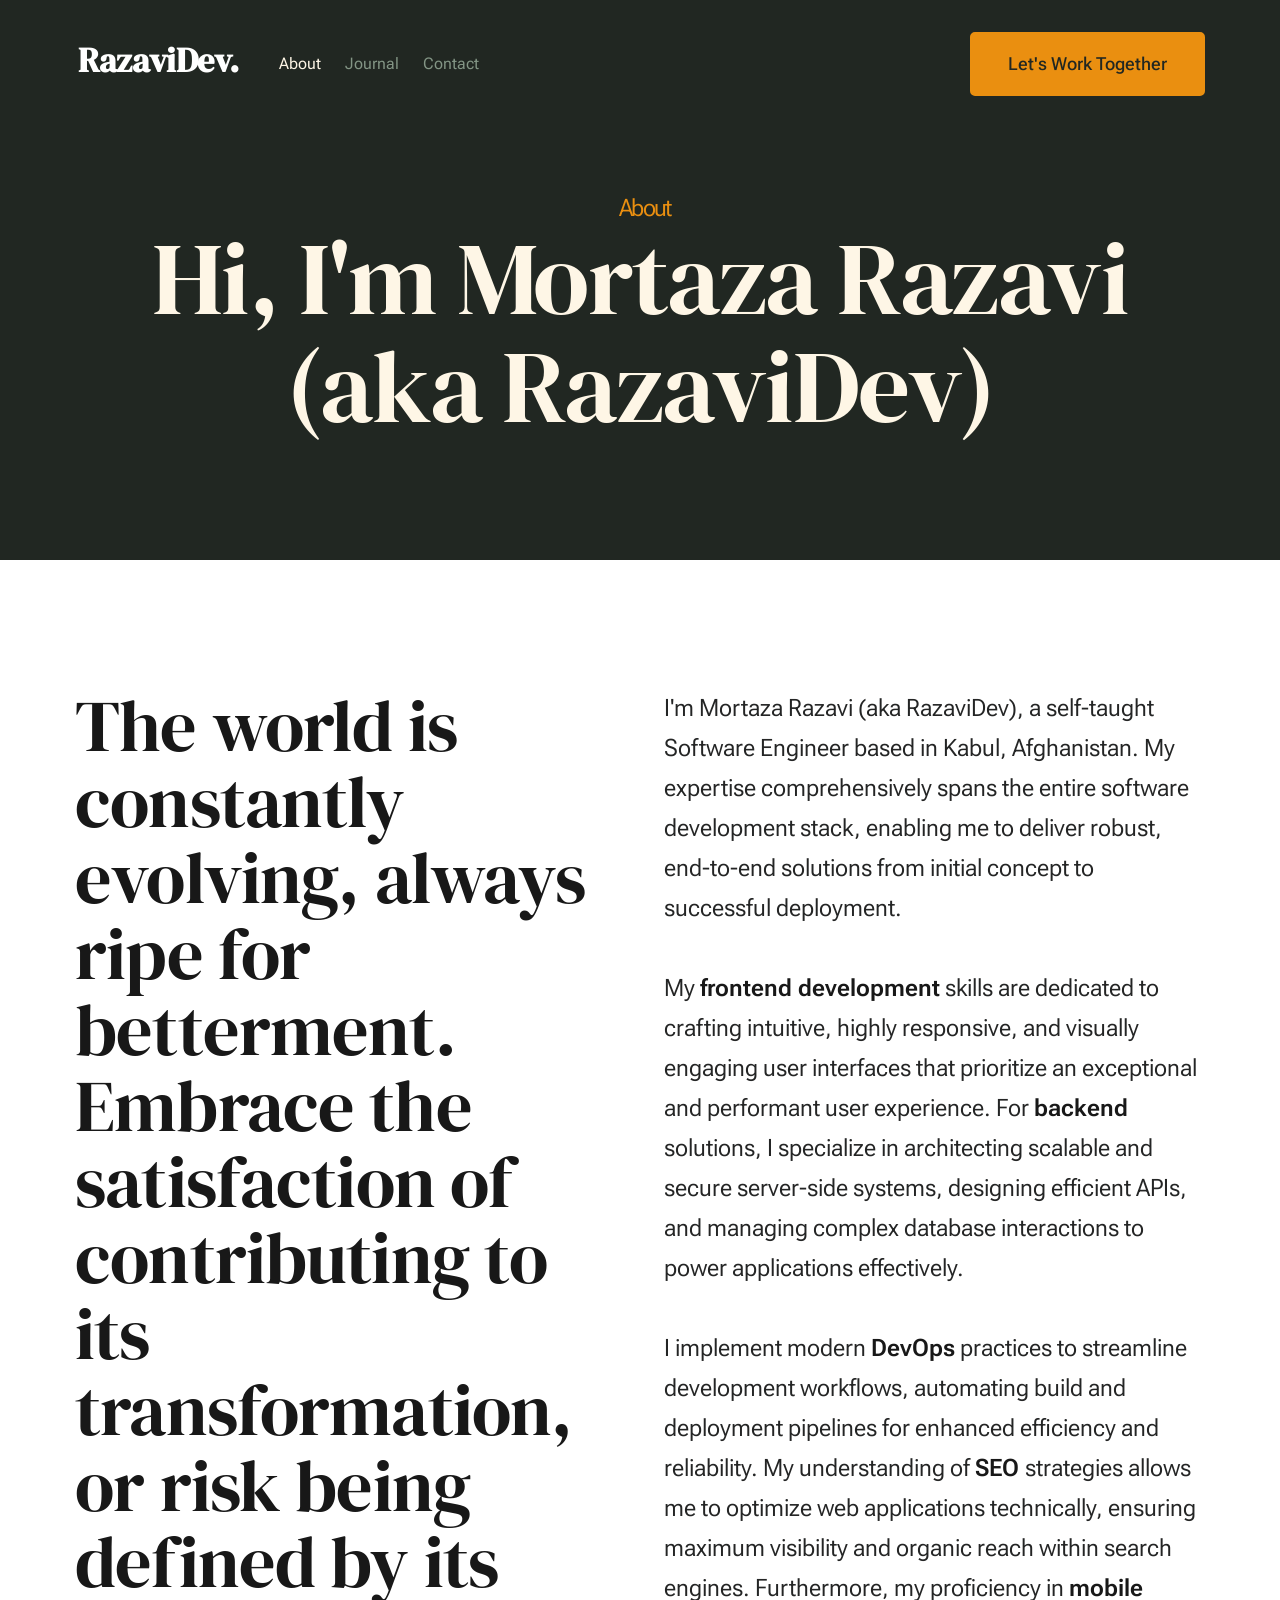
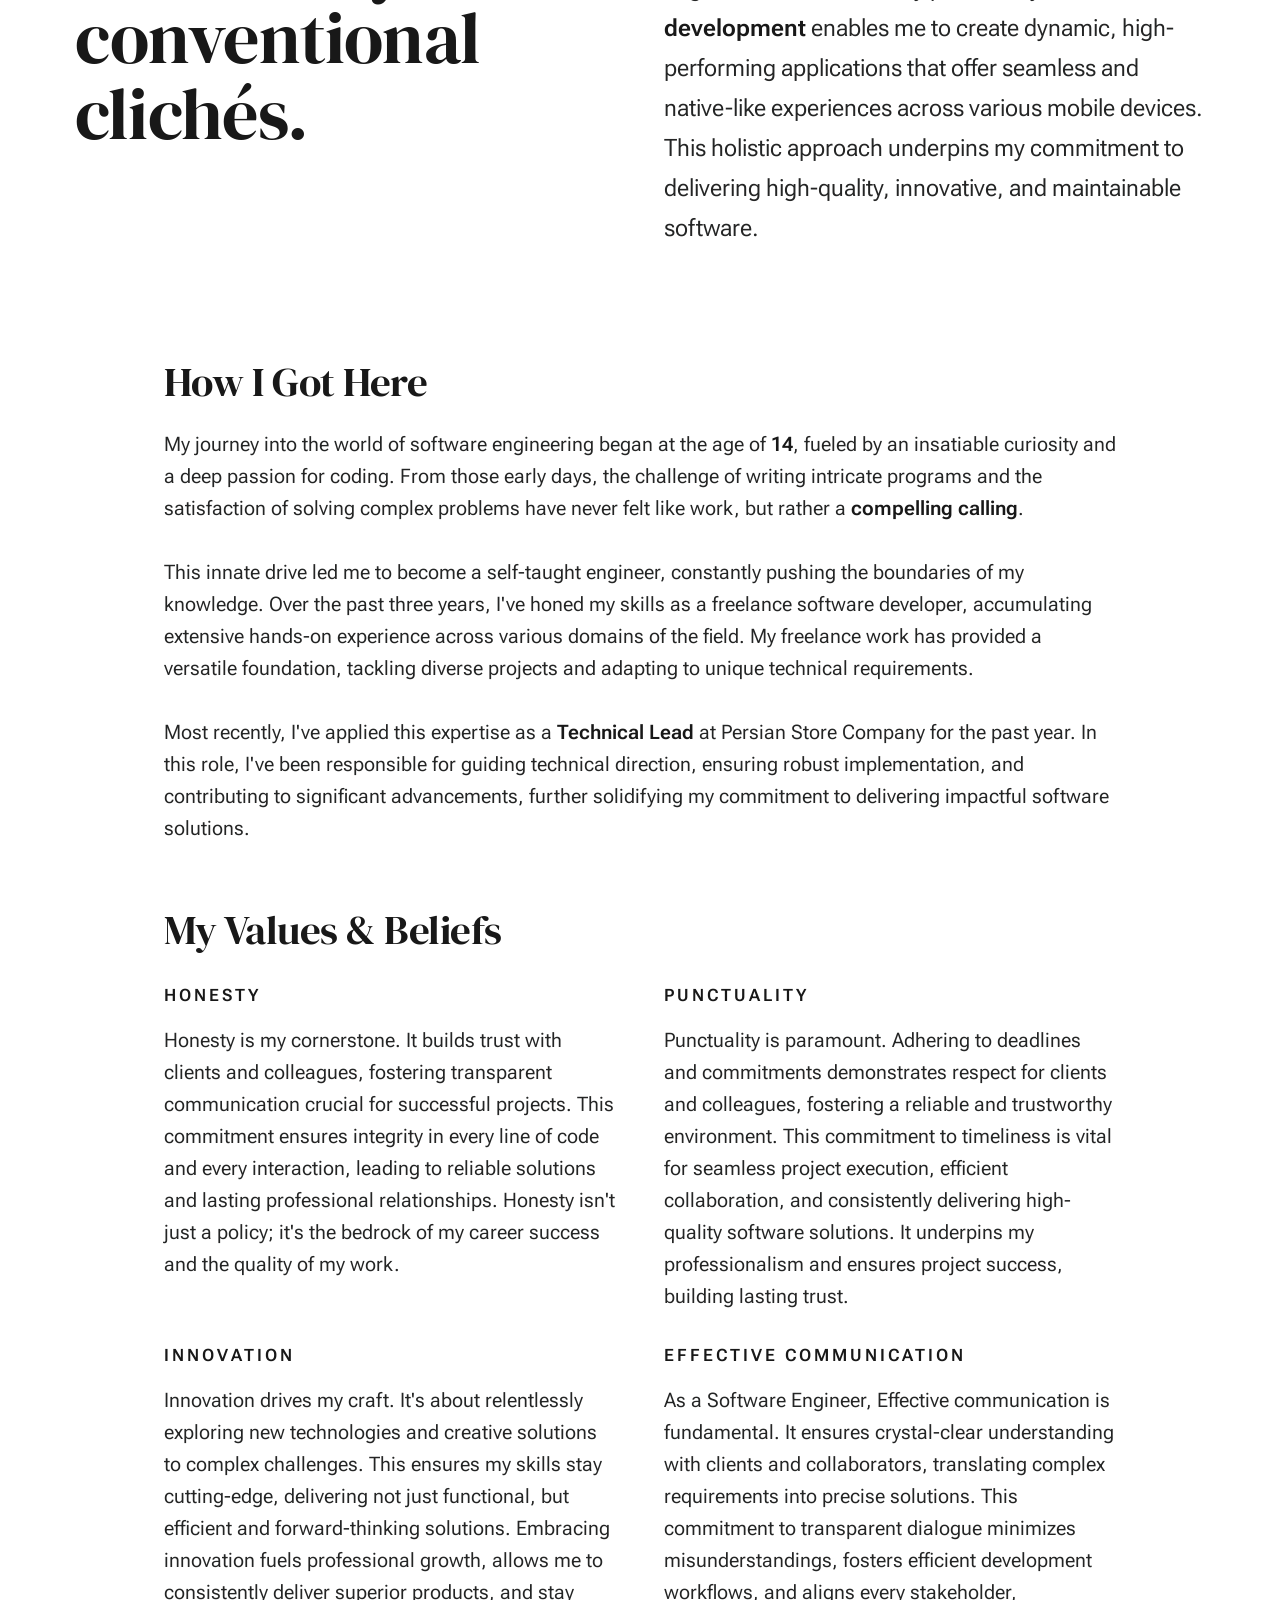
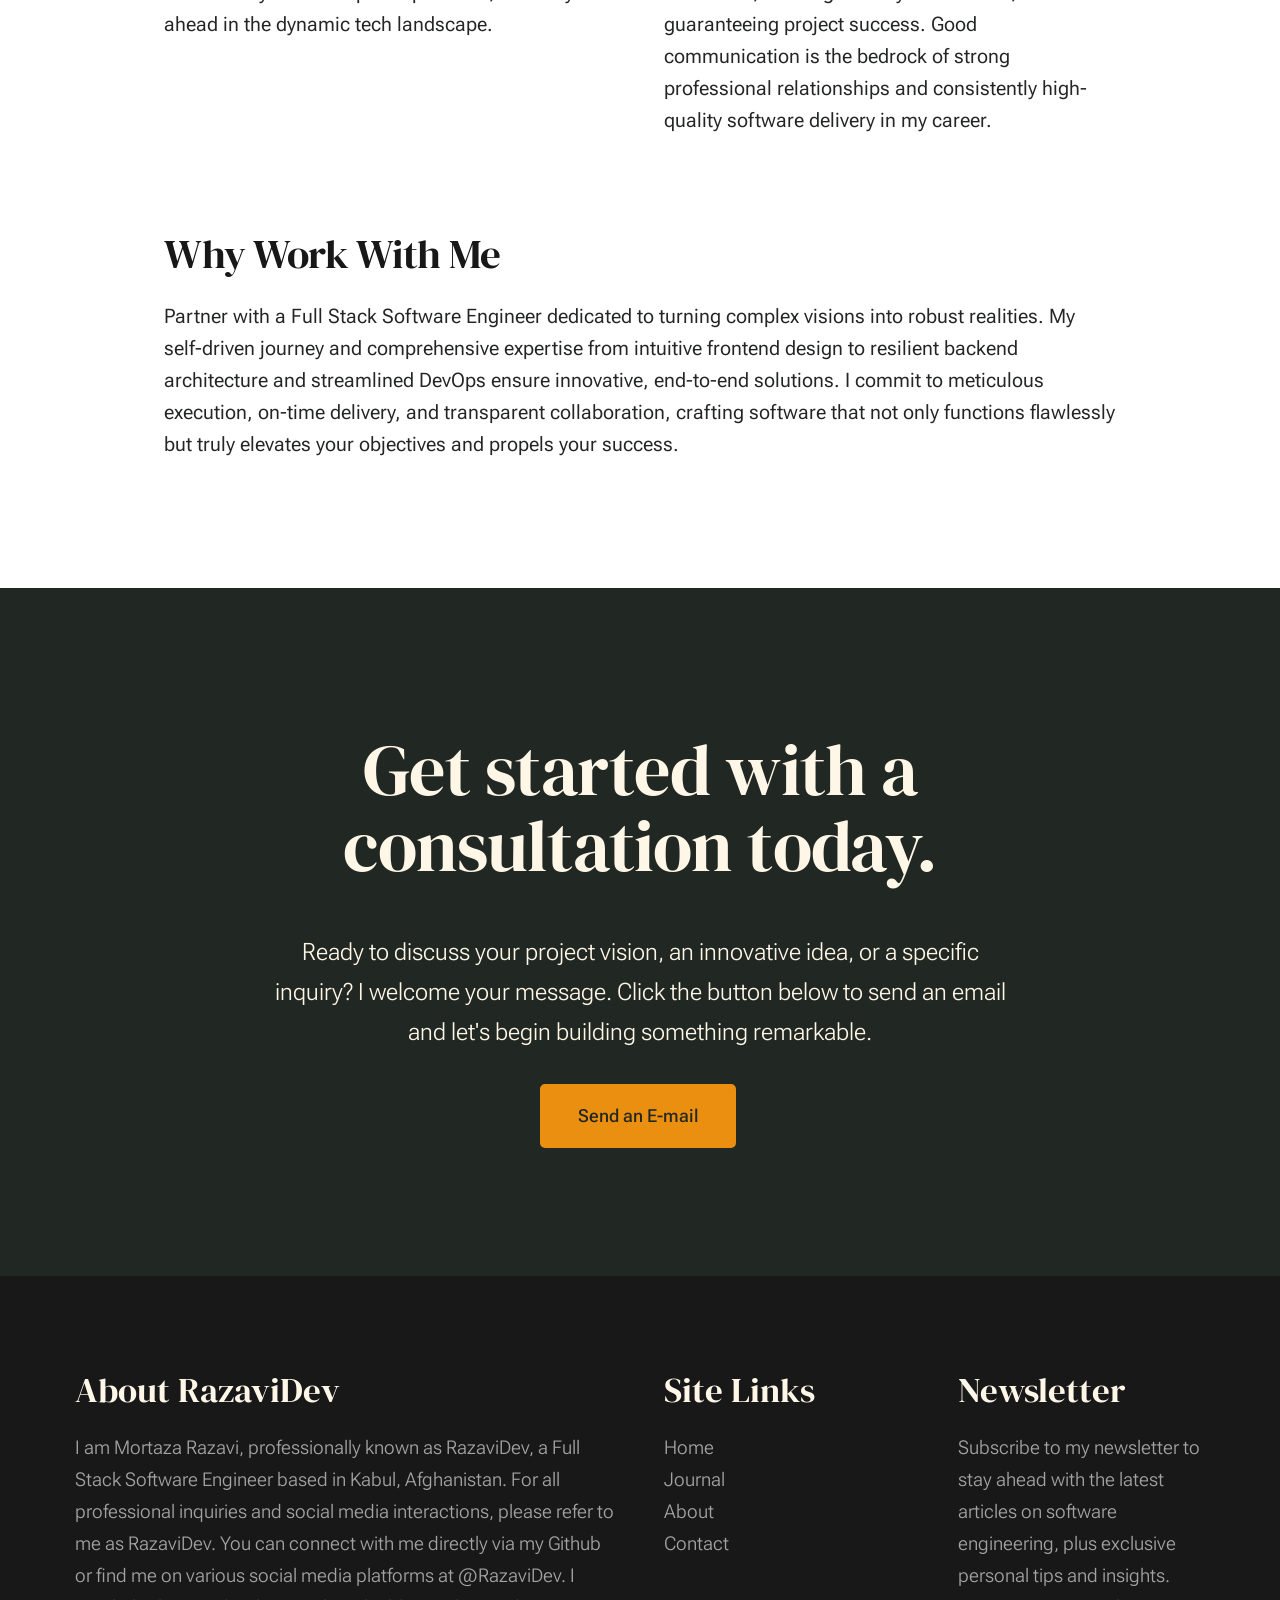
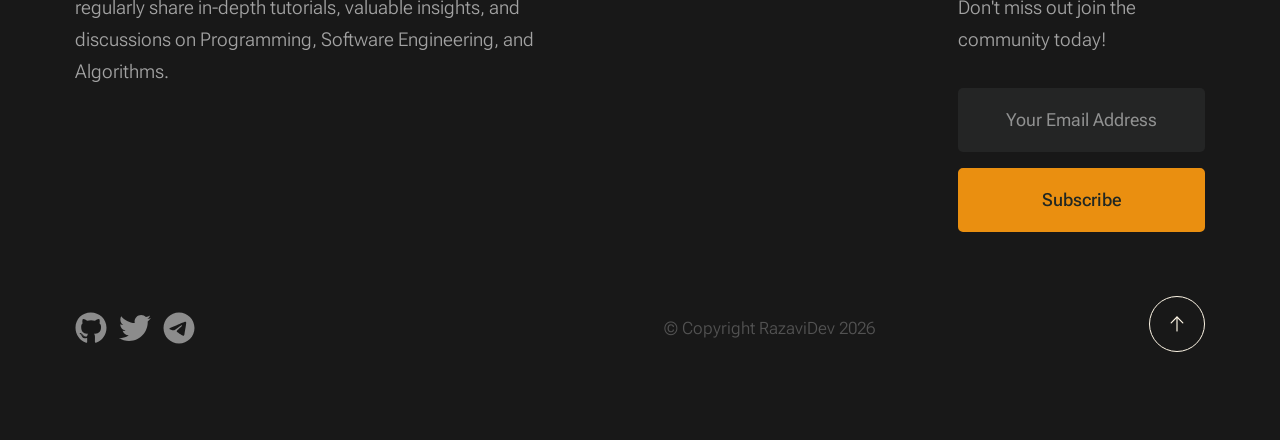
==== about.html @ 2c8953bf "website complete." ====
<!DOCTYPE html>
<html lang="en" class="no-js">

<head>

    <!--- basic page needs
    ================================================== -->
    <meta charset="utf-8">
    <meta name="viewport" content="width=device-width, initial-scale=1">
    <title>RazaviDev | About</title>

    <script>
        document.documentElement.classList.remove('no-js');
        document.documentElement.classList.add('js');

        // document.designMode = "on"
    </script>

    <!-- CSS
    ================================================== -->
    <link rel="stylesheet" href="css/vendor.css">
    <link rel="stylesheet" href="css/styles.css">

    <!-- favicons
    ================================================== -->
    <link rel="apple-touch-icon" sizes="180x180" href="favicon.png">
    <link rel="icon" type="image/png" sizes="32x32" href="favicon.png">
    <link rel="icon" type="image/png" sizes="16x16" href="favicon.png">
    <link rel="manifest" href="site.webmanifest">

</head>


<body id="top">


    <!-- preloader
    ================================================== -->
    <div id="preloader">
        <div id="loader" class="dots-fade">
            <div></div>
            <div></div>
            <div></div>
        </div>
    </div>


    <!-- page wrap
    ================================================== -->
    <div id="page" class="s-pagewrap">


        <!-- # site header 
        ================================================== -->
        <header class="s-header">

            <div class="row s-header__inner width-sixteen-col">

                <div class="s-header__block">
                    <div class="s-header__logo">
                        <a class="logo" href="index.html">
                            <!-- <img src="images/logo.svg" alt="Homepage"> -->
                            <h2>
                                RazaviDev.</h2>
                        </a>
                    </div>

                    <a class="s-header__menu-toggle" href="#0"><span>Menu</span></a>
                </div> <!-- end s-header__block -->

                <nav class="s-header__nav">

                    <ul class="s-header__menu-links">
                        <li class="current"><a href="about.html">About</a></li>
                        <!-- <li><a href="services.html">Services</a></li> -->
                        <li><a href="blog.html">Journal</a></li>
                        <li><a href="contact.html">Contact</a></li>
                    </ul> <!-- s-header__menu-links -->

                    <div class="s-header__contact">
                        <a href="contact.html" class="btn btn--primary s-header__contact-btn">Let's Work Together</a>
                    </div> <!-- s-header__contact -->

                </nav> <!-- end s-header__nav -->

            </div> <!-- end s-header__inner -->

        </header> <!-- end s-header -->


        <!-- # site main content
        ================================================== -->
        <section id="content" class="s-content">

            <section class="s-pageheader pageheader">
                <div class="row">
                    <div class="column xl-12">
                        <h1 class="page-title">
                            <span class="page-title__small-type text-pretitle">About</span>
                            Hi, I'm Mortaza Razavi <br> (aka RazaviDev)
                        </h1>

                    </div>
                </div>
            </section> <!-- end pageheader -->

            <section class="s-pagecontent pagecontent">

                <div class="row pageintro">
                    <div class="column xl-6 lg-12">
                        <h2 class="text-display-title">The world is constantly evolving, always ripe for betterment.
                            Embrace the satisfaction of contributing to its transformation, or risk being defined by its
                            conventional clichés.</h2>
                    </div>
                    <div class="column xl-6 lg-12 u-flexitem-x-right">
                        <p class="lead">I'm Mortaza Razavi (aka RazaviDev), a self-taught Software Engineer based in
                            Kabul, Afghanistan. My expertise comprehensively spans the entire software development
                            stack, enabling me to deliver robust, end-to-end solutions from initial concept to
                            successful deployment. <br><br>

                            My <b>frontend development</b> skills are dedicated to crafting intuitive, highly
                            responsive, and
                            visually engaging user interfaces that prioritize an exceptional and performant user
                            experience. For <b>backend</b> solutions, I specialize in architecting scalable and secure
                            server-side systems, designing efficient APIs, and managing complex database interactions to
                            power applications effectively. <br><br>

                            I implement modern <b>DevOps</b> practices to streamline development workflows, automating
                            build
                            and deployment pipelines for enhanced efficiency and reliability. My understanding of <b>SEO
                            </b>
                            strategies allows me to optimize web applications technically, ensuring maximum visibility
                            and organic reach within search engines. Furthermore, my proficiency in <b>mobile
                                development</b>
                            enables me to create dynamic, high-performing applications that offer seamless and
                            native-like experiences across various mobile devices. This holistic approach underpins my
                            commitment to delivering high-quality, innovative, and maintainable software.</p>
                    </div>
                </div> <!-- end pageintro -->

                <!-- <div class="row pagemedia">
                    <d class="column xl-12">
                        <figure class="page-media">
                            <img src="images/thumbs/about/about-1200.jpg" srcset="images/thumbs/about/about-2400.jpg 2400w, 
                                             images/thumbs/about/about-1200.jpg 1200w, 
                                             images/thumbs/about/about-600.jpg 600w"
                                sizes="(max-width: 2400px) 100vw, 2400px" alt="">
                        </figure>
                    </d>
                </div> -->

                <div class="row width-narrower pagemain">
                    <div class="column xl-12">

                        <h2>How I Got Here</h2>
                        <p>
                            My journey into the world of software engineering began at the age of <b>14</b>, fueled by
                            an
                            insatiable curiosity and a deep passion for coding. From those early days, the challenge of
                            writing intricate programs and the satisfaction of solving complex problems have never felt
                            like work, but rather a <b>compelling calling</b>. <br><br>

                            This innate drive led me to become a self-taught engineer, constantly pushing the boundaries
                            of my knowledge. Over the past three years, I've honed my skills as a freelance software
                            developer, accumulating extensive hands-on experience across various domains of the field.
                            My freelance work has provided a versatile foundation, tackling diverse projects and
                            adapting to unique technical requirements. <br><br>

                            Most recently, I've applied this expertise as a <b>Technical Lead</b> at Persian Store
                            Company for
                            the past year. In this role, I've been responsible for guiding technical direction, ensuring
                            robust implementation, and contributing to significant advancements, further solidifying my
                            commitment to delivering impactful software solutions.
                        </p>

                        <h2 class="u-add-bottom">My Values & Beliefs</h2>

                        <div class="grid-list-items list-items">
                            <div class="grid-list-items__item list-items__item u-remove-bottom">
                                <div class="list-items__item-header">
                                    <h6 class="list-items__item-small-title">Honesty</h6>
                                </div>
                                <p>
                                    Honesty is my cornerstone. It builds trust with
                                    clients and colleagues, fostering transparent communication crucial for successful
                                    projects. This commitment ensures integrity in every line of code and every
                                    interaction, leading to reliable solutions and lasting professional relationships.
                                    Honesty isn't just a policy; it's the bedrock of my career success and the quality
                                    of my work.
                                </p>
                            </div>
                            <div class="grid-list-items__item list-items__item u-remove-bottom">
                                <div class="list-items__item-header">
                                    <h6 class="list-items__item-small-title">punctuality</h6>
                                </div>
                                <p>
                                    Punctuality is paramount. Adhering to deadlines and commitments demonstrates respect
                                    for clients and colleagues, fostering a reliable and trustworthy environment. This
                                    commitment to timeliness is vital for seamless project execution, efficient
                                    collaboration, and consistently delivering high-quality software solutions. It
                                    underpins my professionalism and ensures project success, building lasting trust.
                                </p>
                            </div>
                            <div class="grid-list-items__item list-items__item u-remove-bottom">
                                <div class="list-items__item-header">
                                    <h6 class="list-items__item-small-title">innovation</h6>
                                </div>
                                <p>
                                    Innovation drives my craft. It's about relentlessly exploring new technologies and
                                    creative solutions to complex challenges. This ensures my skills stay cutting-edge,
                                    delivering not just functional, but efficient and forward-thinking solutions.
                                    Embracing innovation fuels professional growth, allows me to consistently deliver
                                    superior products, and stay ahead in the dynamic tech landscape.
                                </p>
                            </div>
                            <div class="grid-list-items__item list-items__item u-remove-bottom">
                                <div class="list-items__item-header">
                                    <h6 class="list-items__item-small-title">Effective communication</h6>
                                </div>
                                <p>
                                    As a Software Engineer, Effective communication is fundamental. It ensures
                                    crystal-clear understanding with
                                    clients and collaborators, translating complex requirements into precise solutions.
                                    This commitment to transparent dialogue minimizes misunderstandings, fosters
                                    efficient development workflows, and aligns every stakeholder, guaranteeing project
                                    success. Good communication is the bedrock of strong professional relationships and
                                    consistently high-quality software delivery in my career.
                                </p>
                            </div>
                        </div> <!--grid-list-items -->

                        <h2>Why Work With Me</h2>
                        <p>
                            Partner with a Full Stack Software Engineer dedicated to turning complex visions into robust
                            realities. My self-driven journey and comprehensive expertise from intuitive frontend design
                            to resilient backend architecture and streamlined DevOps ensure innovative, end-to-end
                            solutions. I commit to meticulous execution, on-time delivery, and transparent
                            collaboration, crafting software that not only functions flawlessly but truly elevates your
                            objectives and propels your success.
                        </p>

                        <!-- <h2>A Few More Words About Myself</h2>
                        <p>
                            Lorem ipsum dolor sit amet consectetur adipisicing elit. Et assumenda debitis aut quidem ad
                            voluptates quibusdam soluta temporibus,
                            eveniet nobis tempore sunt, provident sapiente accusamus dignissimos voluptatum fugiat nulla
                            dicta nihil molestiae aspernatur error in.
                            Ut quo porro voluptatum delectus asperiores culpa non cum facere minima nesciunt assumenda,
                            praesentium reprehenderit accusamus, quam
                            repellat nobis nemo? Ut magnam unde culpa pariatur possimus sunt fugiat ea maxime
                            praesentium eaque quo odio sed eligendi harum dolor,
                            repellendus reprehenderit facere nihil quam. Saepe, magni.
                        </p> -->

                    </div> <!-- end grid-block-->
                </div> <!-- end pagemain -->

            </section> <!-- pagecontent -->

            <!-- <section class="s-testimonials">

                <div class="s-testimonials__header row row-x-center text-center">
                    <div class="column xl-8 lg-12">

                        <p class="text-pretitle">
                            Testimonials
                        </p>
                        <h3>
                            Reviews From Real Clients
                        </h3>

                    </div>
                </div> 

                <div class="row s-testimonials__content">
                    <div class="column xl-12 testimonials">

                        <div class="swiper-container testimonials__slider page-slider">

                            <div class="swiper-wrapper">
                                <div class="testimonials__slide swiper-slide">
                                    <p>
                                        Molestiae incidunt consequatur quis ipsa autem nam sit enim magni. Voluptas
                                        tempore rem.
                                        Explicabo a quaerat sint autem dolore ducimus ut consequatur neque. Nisi dolores
                                        quaerat fuga rem nihil nostrum.
                                        Laudantium quia consequatur molestias.
                                    </p>
                                    <div class="testimonials__author">
                                        <img src="images/avatars/user-01.jpg" alt="Author image"
                                            class="testimonials__avatar">
                                        <cite class="testimonials__cite">
                                            <strong>John Rockefeller</strong>
                                            <span>Standard Oil Co.</span>
                                        </cite>
                                    </div>
                                </div>
                                <div class="testimonials__slide swiper-slide">
                                    <p>
                                        Voluptas tempore rem. Molestiae incidunt consequatur quis ipsa autem nam sit
                                        enim magni.
                                        Explicabo a quaerat sint autem dolore ducimus ut consequatur neque. Nisi dolores
                                        quaerat fuga rem nihil nostrum.
                                        Laudantium quia consequatur molestias.
                                    </p>
                                    <div class="testimonials__author">
                                        <img src="images/avatars/user-04.jpg" alt="Author image"
                                            class="testimonials__avatar">
                                        <cite class="testimonials__cite">
                                            <strong>Andrew Carnegie</strong>
                                            <span>Carnegie Steel Co.</span>
                                        </cite>
                                    </div>
                                </div>
                                <div class="testimonials__slide swiper-slide">
                                    <p>
                                        Nisi dolores quaerat fuga rem nihil nostrum. Molestiae incidunt consequatur quis
                                        ipsa autem nam sit enim magni.
                                        Voluptas tempore rem. Explicabo a quaerat sint autem dolore ducimus ut
                                        consequatur neque.
                                        Laudantium quia consequatur molestias.
                                    </p>
                                    <div class="testimonials__author">
                                        <img src="images/avatars/user-06.jpg" alt="Author image"
                                            class="testimonials__avatar">
                                        <cite class="testimonials__cite">
                                            <strong>Henry Ford</strong>
                                            <span>Ford Motor Co.</span>
                                        </cite>
                                    </div>
                                </div>
                                <div class="testimonials__slide swiper-slide">
                                    <p>
                                        Molestiae incidunt consequatur quis ipsa autem nam sit enim magni. Voluptas
                                        tempore rem.
                                        Explicabo a quaerat sint autem dolore ducimus ut consequatur neque. Nisi dolores
                                        quaerat fuga rem nihil nostrum.
                                        Laudantium quia consequatur molestias.
                                    </p>
                                    <div class="testimonials__author">
                                        <img src="images/avatars/user-02.jpg" alt="Author image"
                                            class="testimonials__avatar">
                                        <cite class="testimonials__cite">
                                            <strong>John Morgan</strong>
                                            <span>JP Morgan & Co.</span>
                                        </cite>
                                    </div>
                                </div>
                            </div> 

                            <div class="swiper-pagination"></div>

                        </div> 

                    </div> 
                </div> 

            </section>  -->

        </section> <!-- s-content-->

        <!-- # cta
        ================================================== -->
        <section id="cta" class="s-cta">

            <div class="row row-x-center text-center">
                <div class="column xl-8 lg-12">

                    <div class="s-cta__content">
                        <h2 class="text-display-title">
                            Get started with a consultation today.
                        </h2>
                        <p class="lead">
                            Ready to discuss your project vision, an innovative idea, or a specific inquiry? I welcome
                            your message. Click the button below to send an email and let's begin building something
                            remarkable.
                        </p>
                        <a href="mailto:m.razavi.dev@gmail.com" class="btn btn--primary">Send an E-mail</a>

                    </div>

                </div>
            </div>

        </section> <!-- end s-cta -->


        <!-- # footer 
        ================================================== -->
        <footer class="s-footer">
            <div class="row s-footer__content">
                <div class="column xl-6 lg-6 md-12 s-footer__block s-footer__about">
                    <h3>About RazaviDev</h3>
                    <p>
                        I am Mortaza Razavi, professionally known as RazaviDev, a Full Stack Software Engineer based in
                        Kabul, Afghanistan. For all professional inquiries and social media interactions, please refer
                        to me as RazaviDev. You can connect with me directly via my Github or find me on various social
                        media platforms at @RazaviDev. I regularly share
                        in-depth tutorials, valuable insights, and discussions on Programming, Software Engineering, and
                        Algorithms.
                    </p>
                </div>
                <div class="column xl-3 lg-6 md-12 s-footer__block s-footer__site-links">
                    <h3>Site Links</h3>
                    <ul class="link-list">
                        <li><a href="index.html">Home</a></li>
                        <li><a href="blog.html">Journal</a></li>
                        <li><a href="about.html">About</a></li>
                        <li><a href="contact.html">Contact</a></li>
                        <!-- <li><a href="https://www.dreamhost.com/r.cgi?287326">DreamHost</a></li> -->
                    </ul>
                </div>
                <div class="column xl-3 lg-6 md-12 tab-12 s-footer__block s-footer__newsletter">
                    <h3>Newsletter</h3>
                    <p>
                        Subscribe to my newsletter to stay ahead with the latest articles on software engineering, plus
                        exclusive personal tips and insights. Don't miss out join the community today!
                    </p>

                    <div class="subscribe-form">
                        <form id="mc-form" class="mc-form" novalidate="true">
                            <input type="email" name="EMAIL" id="mce-EMAIL" class="u-fullwidth text-center"
                                placeholder="Your Email Address"
                                title="The domain portion of the email address is invalid (the portion after the @)."
                                pattern="^([^\x00-\x20\x22\x28\x29\x2c\x2e\x3a-\x3c\x3e\x40\x5b-\x5d\x7f-\xff]+|\x22([^\x0d\x22\x5c\x80-\xff]|\x5c[\x00-\x7f])*\x22)(\x2e([^\x00-\x20\x22\x28\x29\x2c\x2e\x3a-\x3c\x3e\x40\x5b-\x5d\x7f-\xff]+|\x22([^\x0d\x22\x5c\x80-\xff]|\x5c[\x00-\x7f])*\x22))*\x40([^\x00-\x20\x22\x28\x29\x2c\x2e\x3a-\x3c\x3e\x40\x5b-\x5d\x7f-\xff]+|\x5b([^\x0d\x5b-\x5d\x80-\xff]|\x5c[\x00-\x7f])*\x5d)(\x2e([^\x00-\x20\x22\x28\x29\x2c\x2e\x3a-\x3c\x3e\x40\x5b-\x5d\x7f-\xff]+|\x5b([^\x0d\x5b-\x5d\x80-\xff]|\x5c[\x00-\x7f])*\x5d))*(\.\w{2,})+$"
                                required="">
                            <input type="submit" name="subscribe" value="Subscribe"
                                class="btn btn--primary btn--small u-fullwidth">
                            <!-- <div style="position: absolute; left: -5000px;" aria-hidden="true"><input type="text" name="b_cdb7b577e41181934ed6a6a44_9a91cfe7b3" tabindex="-1" value=""></div> -->
                            <div class="mc-status"></div>
                        </form>
                    </div>
                </div>
            </div>

            <div class="row s-footer__bottom">
                <div class="column xl-6 lg-12">
                    <ul class="s-footer__social social-list">
                        <li>
                            <a href="https://github.com/razavidev">
                                <svg xmlns="http://www.w3.org/2000/svg"
                                    viewBox="0 0 496 512"><!--! Font Awesome Free 6.4.2 by @fontawesome - https://fontawesome.com License - https://fontawesome.com/license/free (Icons: CC BY 4.0, Fonts: SIL OFL 1.1, Code: MIT License) Copyright 2023 Fonticons, Inc. -->
                                    <path
                                        d="M165.9 397.4c0 2-2.3 3.6-5.2 3.6-3.3.3-5.6-1.3-5.6-3.6 0-2 2.3-3.6 5.2-3.6 3-.3 5.6 1.3 5.6 3.6zm-31.1-4.5c-.7 2 1.3 4.3 4.3 4.9 2.6 1 5.6 0 6.2-2s-1.3-4.3-4.3-5.2c-2.6-.7-5.5.3-6.2 2.3zm44.2-1.7c-2.9.7-4.9 2.6-4.6 4.9.3 2 2.9 3.3 5.9 2.6 2.9-.7 4.9-2.6 4.6-4.6-.3-1.9-3-3.2-5.9-2.9zM244.8 8C106.1 8 0 113.3 0 252c0 110.9 69.8 205.8 169.5 239.2 12.8 2.3 17.3-5.6 17.3-12.1 0-6.2-.3-40.4-.3-61.4 0 0-70 15-84.7-29.8 0 0-11.4-29.1-27.8-36.6 0 0-22.9-15.7 1.6-15.4 0 0 24.9 2 38.6 25.8 21.9 38.6 58.6 27.5 72.9 20.9 2.3-16 8.8-27.1 16-33.7-55.9-6.2-112.3-14.3-112.3-110.5 0-27.5 7.6-41.3 23.6-58.9-2.6-6.5-11.1-33.3 2.6-67.9 20.9-6.5 69 27 69 27 20-5.6 41.5-8.5 62.8-8.5s42.8 2.9 62.8 8.5c0 0 48.1-33.6 69-27 13.7 34.7 5.2 61.4 2.6 67.9 16 17.7 25.8 31.5 25.8 58.9 0 96.5-58.9 104.2-114.8 110.5 9.2 7.9 17 22.9 17 46.4 0 33.7-.3 75.4-.3 83.6 0 6.5 4.6 14.4 17.3 12.1C428.2 457.8 496 362.9 496 252 496 113.3 383.5 8 244.8 8zM97.2 352.9c-1.3 1-1 3.3.7 5.2 1.6 1.6 3.9 2.3 5.2 1 1.3-1 1-3.3-.7-5.2-1.6-1.6-3.9-2.3-5.2-1zm-10.8-8.1c-.7 1.3.3 2.9 2.3 3.9 1.6 1 3.6.7 4.3-.7.7-1.3-.3-2.9-2.3-3.9-2-.6-3.6-.3-4.3.7zm32.4 35.6c-1.6 1.3-1 4.3 1.3 6.2 2.3 2.3 5.2 2.6 6.5 1 1.3-1.3.7-4.3-1.3-6.2-2.2-2.3-5.2-2.6-6.5-1zm-11.4-14.7c-1.6 1-1.6 3.6 0 5.9 1.6 2.3 4.3 3.3 5.6 2.3 1.6-1.3 1.6-3.9 0-6.2-1.4-2.3-4-3.3-5.6-2z">
                                    </path>
                                </svg>
                                <span class="u-screen-reader-text">Github</span>
                            </a>
                        </li>
                        <li>
                            <a href="https://twitter.com/razavidev">
                                <svg xmlns="http://www.w3.org/2000/svg"
                                    viewBox="0 0 512 512"><!--! Font Awesome Free 6.4.2 by @fontawesome - https://fontawesome.com License - https://fontawesome.com/license/free (Icons: CC BY 4.0, Fonts: SIL OFL 1.1, Code: MIT License) Copyright 2023 Fonticons, Inc. -->
                                    <path
                                        d="M459.37 151.716c.325 4.548.325 9.097.325 13.645 0 138.72-105.583 298.558-298.558 298.558-59.452 0-114.68-17.219-161.137-47.106 8.447.974 16.568 1.299 25.34 1.299 49.055 0 94.213-16.568 130.274-44.832-46.132-.975-84.792-31.188-98.112-72.772 6.498.974 12.995 1.624 19.818 1.624 9.421 0 18.843-1.3 27.614-3.573-48.081-9.747-84.143-51.98-84.143-102.985v-1.299c13.969 7.797 30.214 12.67 47.431 13.319-28.264-18.843-46.781-51.005-46.781-87.391 0-19.492 5.197-37.36 14.294-52.954 51.655 63.675 129.3 105.258 216.365 109.807-1.624-7.797-2.599-15.918-2.599-24.04 0-57.828 46.782-104.934 104.934-104.934 30.213 0 57.502 12.67 76.67 33.137 23.715-4.548 46.456-13.32 66.599-25.34-7.798 24.366-24.366 44.833-46.132 57.827 21.117-2.273 41.584-8.122 60.426-16.243-14.292 20.791-32.161 39.308-52.628 54.253z">
                                    </path>
                                </svg>
                                <span class="u-screen-reader-text">Twitter</span>
                            </a>
                        </li>
                        <li>
                            <a href="https://t.me/razavidev">
                                <svg xmlns="http://www.w3.org/2000/svg"
                                    viewBox="0 0 496 512"><!--! Font Awesome Free 6.4.2 by @fontawesome - https://fontawesome.com License - https://fontawesome.com/license/free (Icons: CC BY 4.0, Fonts: SIL OFL 1.1, Code: MIT License) Copyright 2023 Fonticons, Inc. -->
                                    <path
                                        d="M248,8C111.033,8,0,119.033,0,256S111.033,504,248,504,496,392.967,496,256,384.967,8,248,8ZM362.952,176.66c-3.732,39.215-19.881,134.378-28.1,178.3-3.476,18.584-10.322,24.816-16.948,25.425-14.4,1.326-25.338-9.517-39.287-18.661-21.827-14.308-34.158-23.215-55.346-37.177-24.485-16.135-8.612-25,5.342-39.5,3.652-3.793,67.107-61.51,68.335-66.746.153-.655.3-3.1-1.154-4.384s-3.59-.849-5.135-.5q-3.283.746-104.608,69.142-14.845,10.194-26.894,9.934c-8.855-.191-25.888-5.006-38.551-9.123-15.531-5.048-27.875-7.717-26.8-16.291q.84-6.7,18.45-13.7,108.446-47.248,144.628-62.3c68.872-28.647,83.183-33.623,92.511-33.789,2.052-.034,6.639.474,9.61,2.885a10.452,10.452,0,0,1,3.53,6.716A43.765,43.765,0,0,1,362.952,176.66Z">
                                    </path>
                                </svg>
                                <span class="u-screen-reader-text">Instagram</span>
                            </a>
                        </li>
                    </ul> <!-- end s-footer__social -->
                </div>
                <div class="column xl-6 lg-12">
                    <p class="ss-copyright">
                        <span>© Copyright RazaviDev
                            <script>document.write(new Date().getFullYear())</script>
                        </span>
                    </p>
                </div>

                <div class="ss-go-top">
                    <a class="smoothscroll" title="Back to Top" href="#top">
                        <svg xmlns="http://www.w3.org/2000/svg" viewBox="0 0 24 24" width="36" height="36" fill="none"
                            stroke="#ffffff" stroke-width="1" stroke-linecap="round" stroke-linejoin="round">&lt;!--!
                            Atomicons Free 1.00 by @atisalab License - https://atomicons.com/license/ (Icons: CC BY 4.0)
                            Copyright 2021 Atomicons --&gt;<polyline points="17 11 12 6 7 11"></polyline>
                            <line x1="12" y1="18" x2="12" y2="6"></line>
                        </svg>
                    </a>
                </div> <!-- end ss-go-top -->
            </div>

        </footer> <!-- end s-footer -->

    </div> <!-- end page-wrap -->

    <!-- Java Script
    ================================================== -->
    <script src="js/plugins.js"></script>
    <script src="js/main.js"></script>

</body>

</html>
---- css/vendor.css ----
/* ===================================================================
 * Monica Third-party Stylesheets
 * Template Ver. 1.0.0
 * 12-13-2022
 * -------------------------------------------------------------------
 *
 * TOC:
 * # PrismJS
 * # Swiper
 *
 * ------------------------------------------------------------------- */


/* ===================================================================
 * # PrismJS 1.20.0
 *   https://prismjs.com/download.html#themes=prism-okaidia&languages=markup+css+clike+javascript+markup-templating+php 
 *   
 *   okaidia theme for JavaScript, CSS and HTML
 *   Loosely based on Monokai textmate theme by http://www.monokai.nl/
 *   @author ocodia
 * ------------------------------------------------------------------- */
code[class*=language-],
pre[class*=language-] {
  color          : #f8f8f2;
  background     : none;
  text-shadow    : 0 1px rgba(0, 0, 0, 0.3);
  font-family    : var(--font-mono);
  font-size      : calc(var(--text-size) * 0.9444);
  text-align     : left;
  white-space    : pre;
  word-spacing   : normal;
  word-break     : normal;
  word-wrap      : normal;
  line-height    : var(--vspace-1);
  -moz-tab-size  : 4;
  -o-tab-size    : 4;
  tab-size       : 4;
  -webkit-hyphens: none;
  -ms-hyphens    : none;
  hyphens        : none;
}

/* Code blocks */
pre[class*=language-] {
  padding : var(--vspace-0_5) 0 var(--vspace-1);
  margin  : var(--vspace-1) 0;
  overflow: auto;
}

:not(pre)>code[class*=language-],
pre[class*=language-] {
  background: #272822;
}

/* Inline code */
:not(pre)>code[class*=language-] {
  padding    : 0.1em;
  white-space: normal;
}

.token.comment,
.token.prolog,
.token.doctype,
.token.cdata {
  color: slategray;
}

.token.punctuation {
  color: #f8f8f2;
}

.token.namespace {
  opacity: 0.7;
}

.token.property,
.token.tag,
.token.constant,
.token.symbol,
.token.deleted {
  color: #f92672;
}

.token.boolean,
.token.number {
  color: #ae81ff;
}

.token.selector,
.token.attr-name,
.token.string,
.token.char,
.token.builtin,
.token.inserted {
  color: #a6e22e;
}

.token.operator,
.token.entity,
.token.url,
.language-css .token.string,
.style .token.string,
.token.variable {
  color: #f8f8f2;
}

.token.atrule,
.token.attr-value,
.token.function,
.token.class-name {
  color: #e6db74;
}

.token.keyword {
  color: #66d9ef;
}

.token.regex,
.token.important {
  color: #fd971f;
}

.token.important,
.token.bold {
  font-weight: bold;
}

.token.italic {
  font-style: italic;
}

.token.entity {
  cursor: help;
}



/* ===================================================================
 * # Swiper 6.4.5
 *   Most modern mobile touch slider and framework with hardware accelerated transitions
 *   https://swiperjs.com
 *
 *   Copyright 2014-2020 Vladimir Kharlampidi
 *
 *   Released under the MIT License
 *
 *   Released on: December 18, 2020
 * ------------------------------------------------------------------- */
@font-face {
  font-family: "swiper-icons";
  src        : url("data:application/font-woff;charset=utf-8;base64, [base64]//wADZ2x5ZgAAAywAAADMAAAD2MHtryVoZWFkAAABbAAAADAAAAA2E2+eoWhoZWEAAAGcAAAAHwAAACQC9gDzaG10eAAAAigAAAAZAAAArgJkABFsb2NhAAAC0AAAAFoAAABaFQAUGG1heHAAAAG8AAAAHwAAACAAcABAbmFtZQAAA/gAAAE5AAACXvFdBwlwb3N0AAAFNAAAAGIAAACE5s74hXjaY2BkYGAAYpf5Hu/j+W2+MnAzMYDAzaX6QjD6/4//Bxj5GA8AuRwMYGkAPywL13jaY2BkYGA88P8Agx4j+/8fQDYfA1AEBWgDAIB2BOoAeNpjYGRgYNBh4GdgYgABEMnIABJzYNADCQAACWgAsQB42mNgYfzCOIGBlYGB0YcxjYGBwR1Kf2WQZGhhYGBiYGVmgAFGBiQQkOaawtDAoMBQxXjg/wEGPcYDDA4wNUA2CCgwsAAAO4EL6gAAeNpj2M0gyAACqxgGNWBkZ2D4/wMA+xkDdgAAAHjaY2BgYGaAYBkGRgYQiAHyGMF8FgYHIM3DwMHABGQrMOgyWDLEM1T9/w8UBfEMgLzE////P/5//f/V/xv+r4eaAAeMbAxwIUYmIMHEgKYAYjUcsDAwsLKxc3BycfPw8jEQA/[base64]/uznmfPFBNODM2K7MTQ45YEAZqGP81AmGGcF3iPqOop0r1SPTaTbVkfUe4HXj97wYE+yNwWYxwWu4v1ugWHgo3S1XdZEVqWM7ET0cfnLGxWfkgR42o2PvWrDMBSFj/IHLaF0zKjRgdiVMwScNRAoWUoH78Y2icB/yIY09An6AH2Bdu/UB+yxopYshQiEvnvu0dURgDt8QeC8PDw7Fpji3fEA4z/PEJ6YOB5hKh4dj3EvXhxPqH/SKUY3rJ7srZ4FZnh1PMAtPhwP6fl2PMJMPDgeQ4rY8YT6Gzao0eAEA409DuggmTnFnOcSCiEiLMgxCiTI6Cq5DZUd3Qmp10vO0LaLTd2cjN4fOumlc7lUYbSQcZFkutRG7g6JKZKy0RmdLY680CDnEJ+UMkpFFe1RN7nxdVpXrC4aTtnaurOnYercZg2YVmLN/d/gczfEimrE/fs/bOuq29Zmn8tloORaXgZgGa78yO9/cnXm2BpaGvq25Dv9S4E9+5SIc9PqupJKhYFSSl47+Qcr1mYNAAAAeNptw0cKwkAAAMDZJA8Q7OUJvkLsPfZ6zFVERPy8qHh2YER+3i/BP83vIBLLySsoKimrqKqpa2hp6+jq6RsYGhmbmJqZSy0sraxtbO3sHRydnEMU4uR6yx7JJXveP7WrDycAAAAAAAH//wACeNpjYGRgYOABYhkgZgJCZgZNBkYGLQZtIJsFLMYAAAw3ALgAeNolizEKgDAQBCchRbC2sFER0YD6qVQiBCv/H9ezGI6Z5XBAw8CBK/m5iQQVauVbXLnOrMZv2oLdKFa8Pjuru2hJzGabmOSLzNMzvutpB3N42mNgZGBg4GKQYzBhYMxJLMlj4GBgAYow/P/PAJJhLM6sSoWKfWCAAwDAjgbRAAB42mNgYGBkAIIbCZo5IPrmUn0hGA0AO8EFTQAA") format("woff");
  font-weight: 400;
  font-style : normal;
}

:root {
  --swiper-theme-color: #007aff;
}

.swiper-container {
  margin-left : auto;
  margin-right: auto;
  position    : relative;
  overflow    : hidden;
  list-style  : none;
  padding     : 0;
  /* Fix of Webkit flickering */
  z-index     : 1;
}

.swiper-container-vertical>.swiper-wrapper {
  flex-direction: column;
}

.swiper-wrapper {
  position           : relative;
  width              : 100%;
  height             : 100%;
  z-index            : 1;
  display            : flex;
  transition-property: transform;
  box-sizing         : content-box;
}

.swiper-container-android .swiper-slide,
.swiper-wrapper {
  transform: translate3d(0px, 0, 0);
}

.swiper-container-multirow>.swiper-wrapper {
  flex-wrap: wrap;
}

.swiper-container-multirow-column>.swiper-wrapper {
  flex-wrap     : wrap;
  flex-direction: column;
}

.swiper-container-free-mode>.swiper-wrapper {
  transition-timing-function: ease-out;
  margin                    : 0 auto;
}

.swiper-slide {
  flex-shrink        : 0;
  width              : 100%;
  height             : 100%;
  position           : relative;
  transition-property: transform;
}

.swiper-slide-invisible-blank {
  visibility: hidden;
}

/* Auto Height */
.swiper-container-autoheight,
.swiper-container-autoheight .swiper-slide {
  height: auto;
}

.swiper-container-autoheight .swiper-wrapper {
  align-items        : flex-start;
  transition-property: transform, height;
}

/* 3D Effects */
.swiper-container-3d {
  perspective: 1200px;
}

.swiper-container-3d .swiper-wrapper,
.swiper-container-3d .swiper-slide,
.swiper-container-3d .swiper-slide-shadow-left,
.swiper-container-3d .swiper-slide-shadow-right,
.swiper-container-3d .swiper-slide-shadow-top,
.swiper-container-3d .swiper-slide-shadow-bottom,
.swiper-container-3d .swiper-cube-shadow {
  transform-style: preserve-3d;
}

.swiper-container-3d .swiper-slide-shadow-left,
.swiper-container-3d .swiper-slide-shadow-right,
.swiper-container-3d .swiper-slide-shadow-top,
.swiper-container-3d .swiper-slide-shadow-bottom {
  position      : absolute;
  left          : 0;
  top           : 0;
  width         : 100%;
  height        : 100%;
  pointer-events: none;
  z-index       : 10;
}

.swiper-container-3d .swiper-slide-shadow-left {
  background-image: linear-gradient(to left, rgba(0, 0, 0, 0.5), rgba(0, 0, 0, 0));
}

.swiper-container-3d .swiper-slide-shadow-right {
  background-image: linear-gradient(to right, rgba(0, 0, 0, 0.5), rgba(0, 0, 0, 0));
}

.swiper-container-3d .swiper-slide-shadow-top {
  background-image: linear-gradient(to top, rgba(0, 0, 0, 0.5), rgba(0, 0, 0, 0));
}

.swiper-container-3d .swiper-slide-shadow-bottom {
  background-image: linear-gradient(to bottom, rgba(0, 0, 0, 0.5), rgba(0, 0, 0, 0));
}

/* CSS Mode */
.swiper-container-css-mode>.swiper-wrapper {
  overflow          : auto;
  scrollbar-width   : none;
  /* For Firefox */
  -ms-overflow-style: none;
  /* For Internet Explorer and Edge */
}

.swiper-container-css-mode>.swiper-wrapper::-webkit-scrollbar {
  display: none;
}

.swiper-container-css-mode>.swiper-wrapper>.swiper-slide {
  scroll-snap-align: start start;
}

.swiper-container-horizontal.swiper-container-css-mode>.swiper-wrapper {
  -ms-scroll-snap-type: x mandatory;
  scroll-snap-type    : x mandatory;
}

.swiper-container-vertical.swiper-container-css-mode>.swiper-wrapper {
  -ms-scroll-snap-type: y mandatory;
  scroll-snap-type    : y mandatory;
}

:root {
  --swiper-navigation-size   : 44px;
  /*
    --swiper-navigation-color: var(--swiper-theme-color);
    */
}

.swiper-button-prev,
.swiper-button-next {
  position       : absolute;
  top            : 50%;
  width          : calc(var(--swiper-navigation-size) / 44 * 27);
  height         : var(--swiper-navigation-size);
  margin-top     : calc(-1 * var(--swiper-navigation-size) / 2);
  z-index        : 10;
  cursor         : pointer;
  display        : flex;
  align-items    : center;
  justify-content: center;
  color          : var(--swiper-navigation-color, var(--swiper-theme-color));
}

.swiper-button-prev.swiper-button-disabled,
.swiper-button-next.swiper-button-disabled {
  opacity       : 0.35;
  cursor        : auto;
  pointer-events: none;
}

.swiper-button-prev:after,
.swiper-button-next:after {
  font-family   : swiper-icons;
  font-size     : var(--swiper-navigation-size);
  text-transform: none !important;
  letter-spacing: 0;
  text-transform: none;
  font-variant  : initial;
  line-height   : 1;
}

.swiper-button-prev,
.swiper-container-rtl .swiper-button-next {
  left : 10px;
  right: auto;
}

.swiper-button-prev:after,
.swiper-container-rtl .swiper-button-next:after {
  content: "prev";
}

.swiper-button-next,
.swiper-container-rtl .swiper-button-prev {
  right: 10px;
  left : auto;
}

.swiper-button-next:after,
.swiper-container-rtl .swiper-button-prev:after {
  content: "next";
}

.swiper-button-prev.swiper-button-white,
.swiper-button-next.swiper-button-white {
  --swiper-navigation-color: #ffffff;
}

.swiper-button-prev.swiper-button-black,
.swiper-button-next.swiper-button-black {
  --swiper-navigation-color: #000000;
}

.swiper-button-lock {
  display: none;
}

:root {
  /*
    --swiper-pagination-color: var(--swiper-theme-color);
    */
}

.swiper-pagination {
  position  : absolute;
  text-align: center;
  transition: 300ms opacity;
  transform : translate3d(0, 0, 0);
  z-index   : 10;
}

.swiper-pagination.swiper-pagination-hidden {
  opacity: 0;
}

/* Common Styles */
.swiper-pagination-fraction,
.swiper-pagination-custom,
.swiper-container-horizontal>.swiper-pagination-bullets {
  bottom: 10px;
  left  : 0;
  width : 100%;
}

/* Bullets */
.swiper-pagination-bullets-dynamic {
  overflow : hidden;
  font-size: 0;
}

.swiper-pagination-bullets-dynamic .swiper-pagination-bullet {
  transform: scale(0.33);
  position : relative;
}

.swiper-pagination-bullets-dynamic .swiper-pagination-bullet-active {
  transform: scale(1);
}

.swiper-pagination-bullets-dynamic .swiper-pagination-bullet-active-main {
  transform: scale(1);
}

.swiper-pagination-bullets-dynamic .swiper-pagination-bullet-active-prev {
  transform: scale(0.66);
}

.swiper-pagination-bullets-dynamic .swiper-pagination-bullet-active-prev-prev {
  transform: scale(0.33);
}

.swiper-pagination-bullets-dynamic .swiper-pagination-bullet-active-next {
  transform: scale(0.66);
}

.swiper-pagination-bullets-dynamic .swiper-pagination-bullet-active-next-next {
  transform: scale(0.33);
}

.swiper-pagination-bullet {
  width        : 8px;
  height       : 8px;
  display      : inline-block;
  border-radius: 100%;
  background   : #000;
  opacity      : 0.2;
}

button.swiper-pagination-bullet {
  border            : none;
  margin            : 0;
  padding           : 0;
  box-shadow        : none;
  -webkit-appearance: none;
  -moz-appearance   : none;
  appearance        : none;
}

.swiper-pagination-clickable .swiper-pagination-bullet {
  cursor: pointer;
}

.swiper-pagination-bullet-active {
  opacity   : 1;
  background: var(--swiper-pagination-color, var(--swiper-theme-color));
}

.swiper-container-vertical>.swiper-pagination-bullets {
  right    : 10px;
  top      : 50%;
  transform: translate3d(0px, -50%, 0);
}

.swiper-container-vertical>.swiper-pagination-bullets .swiper-pagination-bullet {
  margin : 6px 0;
  display: block;
}

.swiper-container-vertical>.swiper-pagination-bullets.swiper-pagination-bullets-dynamic {
  top      : 50%;
  transform: translateY(-50%);
  width    : 8px;
}

.swiper-container-vertical>.swiper-pagination-bullets.swiper-pagination-bullets-dynamic .swiper-pagination-bullet {
  display   : inline-block;
  transition: 200ms transform, 200ms top;
}

.swiper-container-horizontal>.swiper-pagination-bullets .swiper-pagination-bullet {
  margin: 0 4px;
}

.swiper-container-horizontal>.swiper-pagination-bullets.swiper-pagination-bullets-dynamic {
  left       : 50%;
  transform  : translateX(-50%);
  white-space: nowrap;
}

.swiper-container-horizontal>.swiper-pagination-bullets.swiper-pagination-bullets-dynamic .swiper-pagination-bullet {
  transition: 200ms transform, 200ms left;
}

.swiper-container-horizontal.swiper-container-rtl>.swiper-pagination-bullets-dynamic .swiper-pagination-bullet {
  transition: 200ms transform, 200ms right;
}

/* Progress */
.swiper-pagination-progressbar {
  background: rgba(0, 0, 0, 0.25);
  position  : absolute;
}

.swiper-pagination-progressbar .swiper-pagination-progressbar-fill {
  background      : var(--swiper-pagination-color, var(--swiper-theme-color));
  position        : absolute;
  left            : 0;
  top             : 0;
  width           : 100%;
  height          : 100%;
  transform       : scale(0);
  transform-origin: left top;
}

.swiper-container-rtl .swiper-pagination-progressbar .swiper-pagination-progressbar-fill {
  transform-origin: right top;
}

.swiper-container-horizontal>.swiper-pagination-progressbar,
.swiper-container-vertical>.swiper-pagination-progressbar.swiper-pagination-progressbar-opposite {
  width : 100%;
  height: 4px;
  left  : 0;
  top   : 0;
}

.swiper-container-vertical>.swiper-pagination-progressbar,
.swiper-container-horizontal>.swiper-pagination-progressbar.swiper-pagination-progressbar-opposite {
  width : 4px;
  height: 100%;
  left  : 0;
  top   : 0;
}

.swiper-pagination-white {
  --swiper-pagination-color: #ffffff;
}

.swiper-pagination-black {
  --swiper-pagination-color: #000000;
}

.swiper-pagination-lock {
  display: none;
}

/* Scrollbar */
.swiper-scrollbar {
  border-radius   : 10px;
  position        : relative;
  -ms-touch-action: none;
  background      : rgba(0, 0, 0, 0.1);
}

.swiper-container-horizontal>.swiper-scrollbar {
  position: absolute;
  left    : 1%;
  bottom  : 3px;
  z-index : 50;
  height  : 5px;
  width   : 98%;
}

.swiper-container-vertical>.swiper-scrollbar {
  position: absolute;
  right   : 3px;
  top     : 1%;
  z-index : 50;
  width   : 5px;
  height  : 98%;
}

.swiper-scrollbar-drag {
  height       : 100%;
  width        : 100%;
  position     : relative;
  background   : rgba(0, 0, 0, 0.5);
  border-radius: 10px;
  left         : 0;
  top          : 0;
}

.swiper-scrollbar-cursor-drag {
  cursor: move;
}

.swiper-scrollbar-lock {
  display: none;
}

.swiper-zoom-container {
  width          : 100%;
  height         : 100%;
  display        : flex;
  justify-content: center;
  align-items    : center;
  text-align     : center;
}

.swiper-zoom-container>img,
.swiper-zoom-container>svg,
.swiper-zoom-container>canvas {
  max-width    : 100%;
  max-height   : 100%;
  -o-object-fit: contain;
  object-fit   : contain;
}

.swiper-slide-zoomed {
  cursor: move;
}

/* Preloader */
:root {
  /*
    --swiper-preloader-color: var(--swiper-theme-color);
    */
}

.swiper-lazy-preloader {
  width            : 42px;
  height           : 42px;
  position         : absolute;
  left             : 50%;
  top              : 50%;
  margin-left      : -21px;
  margin-top       : -21px;
  z-index          : 10;
  transform-origin : 50%;
  -webkit-animation: swiper-preloader-spin 1s infinite linear;
  animation        : swiper-preloader-spin 1s infinite linear;
  box-sizing       : border-box;
  border           : 4px solid var(--swiper-preloader-color, var(--swiper-theme-color));
  border-radius    : 50%;
  border-top-color : transparent;
}

.swiper-lazy-preloader-white {
  --swiper-preloader-color: #fff;
}

.swiper-lazy-preloader-black {
  --swiper-preloader-color: #000;
}

@-webkit-keyframes swiper-preloader-spin {
  100% {
    transform: rotate(360deg);
  }
}

@keyframes swiper-preloader-spin {
  100% {
    transform: rotate(360deg);
  }
}

/* a11y */
.swiper-container .swiper-notification {
  position      : absolute;
  left          : 0;
  top           : 0;
  pointer-events: none;
  opacity       : 0;
  z-index       : -1000;
}

.swiper-container-fade.swiper-container-free-mode .swiper-slide {
  transition-timing-function: ease-out;
}

.swiper-container-fade .swiper-slide {
  pointer-events     : none;
  transition-property: opacity;
}

.swiper-container-fade .swiper-slide .swiper-slide {
  pointer-events: none;
}

.swiper-container-fade .swiper-slide-active,
.swiper-container-fade .swiper-slide-active .swiper-slide-active {
  pointer-events: auto;
}

.swiper-container-cube {
  overflow: visible;
}

.swiper-container-cube .swiper-slide {
  pointer-events             : none;
  -webkit-backface-visibility: hidden;
  backface-visibility        : hidden;
  z-index                    : 1;
  visibility                 : hidden;
  transform-origin           : 0 0;
  width                      : 100%;
  height                     : 100%;
}

.swiper-container-cube .swiper-slide .swiper-slide {
  pointer-events: none;
}

.swiper-container-cube.swiper-container-rtl .swiper-slide {
  transform-origin: 100% 0;
}

.swiper-container-cube .swiper-slide-active,
.swiper-container-cube .swiper-slide-active .swiper-slide-active {
  pointer-events: auto;
}

.swiper-container-cube .swiper-slide-active,
.swiper-container-cube .swiper-slide-next,
.swiper-container-cube .swiper-slide-prev,
.swiper-container-cube .swiper-slide-next+.swiper-slide {
  pointer-events: auto;
  visibility    : visible;
}

.swiper-container-cube .swiper-slide-shadow-top,
.swiper-container-cube .swiper-slide-shadow-bottom,
.swiper-container-cube .swiper-slide-shadow-left,
.swiper-container-cube .swiper-slide-shadow-right {
  z-index                    : 0;
  -webkit-backface-visibility: hidden;
  backface-visibility        : hidden;
}

.swiper-container-cube .swiper-cube-shadow {
  position  : absolute;
  left      : 0;
  bottom    : 0px;
  width     : 100%;
  height    : 100%;
  background: #000;
  opacity   : 0.6;
  filter    : blur(50px);
  z-index   : 0;
}

.swiper-container-flip {
  overflow: visible;
}

.swiper-container-flip .swiper-slide {
  pointer-events             : none;
  -webkit-backface-visibility: hidden;
  backface-visibility        : hidden;
  z-index                    : 1;
}

.swiper-container-flip .swiper-slide .swiper-slide {
  pointer-events: none;
}

.swiper-container-flip .swiper-slide-active,
.swiper-container-flip .swiper-slide-active .swiper-slide-active {
  pointer-events: auto;
}

.swiper-container-flip .swiper-slide-shadow-top,
.swiper-container-flip .swiper-slide-shadow-bottom,
.swiper-container-flip .swiper-slide-shadow-left,
.swiper-container-flip .swiper-slide-shadow-right {
  z-index                    : 0;
  -webkit-backface-visibility: hidden;
  backface-visibility        : hidden;
}
---- css/styles.css ----
@charset "UTF-8";
/* =================================================================== 
 * Monica Main Stylesheet
 * Template Ver. 1.0.0
 * 12-13-2022
 * ------------------------------------------------------------------
 *
 * TOC:
 * # SETTINGS
 *		## fonts
 *    	## colors
 *	  	## spacing and typescale
 *		## grid variables
 * # CSS RESET
 * # GRID
 *		## extra large devices
 *		## large devices
 *		## medium devices 
 *		## tablet devices
 *		## mobile devices
 *		## small mobile devices
 *		## additional column stackpoints 
 * # BASE SETUP
 * # UTILITY CLASSES
 * # TYPOGRAPHY 
 *		## additional typography & helper classes
 *		## lists
 *		## media 
 *		## spacing
 * # PRELOADER
 *		## page loaded
 * # FORM 
 *		## style placeholder text
 *		## change autocomplete styles in Chrome
 * # BUTTONS
 * # TABLE
 * # COMPONENTS
 *		## pagination 
 *		## alert box 
 *		## skillbars
 *		## stats tabs
 * # PROJECT-WIDE SHARED STYLES
 *		## list items
 *		## social list
 *		## blog card
 *		## testimonials
 *		## swiper overrides
 * # GRID-BASED LAYOUTS
 *		## grid block
 *		## list grid
 * # PAGE WRAP
 * # SITE HEADER
 *		## logo
 *		## main navigation
 *		## mobile menu toggle
 * # PAGEHEADER & PAGECONTENT
 * # INTRO
 *		## intro content
 *		## intro scroll down
 *		## intro transitions
 * # ABOUT
 * # EXPERTISE
 * # CLIENTS
 *		## clients list
 * # CTA
 * # JOURNAL
 * # FOOTER
 *		## newsletter
 *		## copyright
 *		## go top
 * # BLOG STYLES 
 * # PAGE STYLES 
 *		## services page
 *		## contact page
 *
 * ------------------------------------------------------------------ */


/* ===================================================================
 * # SETTINGS
 *
 *
 * ------------------------------------------------------------------- */

/* ------------------------------------------------------------------- 
 * ## fonts 
 * ------------------------------------------------------------------- */
@import url("https://fonts.googleapis.com/css2?family=DM+Serif+Display&family=Roboto+Flex:opsz,wght@8..144,300;8..144,400;8..144,500;8..144,600&display=swap");

:root {
	--font-1: "Roboto Flex", sans-serif;
	--font-2: "DM Serif Display", Serif;

  /* monospace
   */
	--font-mono: Consolas, "Andale Mono", Courier, "Courier New", monospace;
}

/* ------------------------------------------------------------------- 
 * ## colors
 * ------------------------------------------------------------------- */
:root {
  /* color-1(#EA9010)
   * color-2(#343D35)
   * color-3(#FEF5E4)
   */
	--color-1: hsla(35, 87%, 49%, 1);
	--color-2: hsla(127, 8%, 22%, 1);
	--color-3: hsla(39, 93%, 95%, 1);

  /* theme color variations
   */
	--color-1-lightest             : hsla(35, 87%, 96%, 1);
	--color-1-lighter              : hsla(35, 87%, 69%, 1);
	--color-1-light                : hsla(35, 87%, 59%, 1);
	--color-1-dark                 : hsla(35, 87%, 39%, 1);
	--color-1-darker               : hsla(35, 87%, 29%, 1);
	--color-1-darkest              : hsla(35, 87%, 10%, 1);

	--color-2-lightest             : hsla(127, 8%, 55%, 1);
	--color-2-lighter              : hsla(127, 8%, 42%, 1);
	--color-2-light                : hsla(127, 8%, 32%, 1);
	--color-2-dark                 : hsla(127, 8%, 14%, 1);
	--color-2-darker               : hsla(127, 8%, 2%, 1);
	
	--color-3-light                : hsla(39, 93%, 100%, 1);
	--color-3-dark                 : hsla(39, 93%, 85%, 1);
	--color-3-darker               : hsla(39, 93%, 75%, 1);

  /* feedback colors
   * color-error(#ffd1d2), color-success(#c8e675), 
   * color-info(#d7ecfb), color-notice(#fff099)
   */
	--color-error                  : hsla(359, 100%, 91%, 1);
	--color-success                : hsla(76, 69%, 68%, 1);
	--color-info                   : hsla(205, 82%, 91%, 1);
	--color-notice                 : hsla(51, 100%, 80%, 1);
	--color-error-content          : hsla(359, 50%, 50%, 1);
	--color-success-content        : hsla(76, 29%, 28%, 1);
	--color-info-content           : hsla(205, 32%, 31%, 1);
	--color-notice-content         : hsla(51, 30%, 30%, 1);

  /* shades 
   * generated using 
   * Tint & Shade Generator 
   * (https                     ://maketintsandshades.com/)
   */
	--color-black                  : #000000;
	--color-gray-19                : #121212;
	--color-gray-18                : #242525;
	--color-gray-17                : #363737;
	--color-gray-16                : #484949;
	--color-gray-15                : #5b5c5c;
	--color-gray-14                : #6d6e6e;
	--color-gray-13                : #7f8080;
	--color-gray-12                : #919292;
	--color-gray-11                : #a3a5a5;
	--color-gray-10                : #b5b7b7;
	--color-gray-9                 : #bcbebe;
	--color-gray-8                 : #c4c5c5;
	--color-gray-7                 : #cbcdcd;
	--color-gray-6                 : #d3d4d4;
	--color-gray-5                 : #dadbdb;
	--color-gray-4                 : #e1e2e2;
	--color-gray-3                 : #e9e9e9;
	--color-gray-2                 : #f0f1f1;
	--color-gray-1                 : #f8f8f8;
	--color-white                  : #ffffff;

  /* text
   */
	--color-text                   : var(--color-gray-18);
	--color-text-dark              : #181818;
	--color-text-light             : var(--color-gray-14);
	--color-placeholder            : var(--color-gray-12);

  /* link
   */
	--color-link                   : var(--color-1);
	--color-link-hover             : var(--color-2-lighter);
	--color-link-active            : var(--color-2-lighter);

  /* buttons
   */
	--color-btn                    : var(--color-gray-4);
	--color-btn-text               : var(--color-text);
	--color-btn-hover              : var(--color-gray-5);
	--color-btn-hover-text         : var(--color-text);
	--color-btn-primary            : var(--color-1);
	--color-btn-primary-text       : var(--color-2-dark);
	--color-btn-primary-hover      : var(--color-1-light);
	--color-btn-primary-hover-text : var(--color-2-dark);
	--color-btn-stroke             : var(--color-text-dark);
	--color-btn-stroke-text        : var(--color-text-dark);
	--color-btn-stroke-hover       : var(--color-text-dark);
	--color-btn-stroke-hover-text  : var(--color-white);

  /* preloader
   */
	--color-preloader-bg           : var(--color-2-dark);
	--color-loader                 : var(--color-white);
	--color-loader-light           : var(--color-2-light);

  /* others
   */
	--color-body                   : white;
	--color-border                 : rgba(0, 0, 0, .1);
	--border-radius                : 5px;
}

/* ------------------------------------------------------------------- 
 * ## spacing and typescale
 * ------------------------------------------------------------------- */
:root {
  /* spacing
   * base font size: 20px 
   * vertical space unit : 32px
   */
	--base-size        : 62.5%;
	--multiplier       : 1;
	--base-font-size   : calc(2rem * var(--multiplier));
	--space            : calc(3.2rem * var(--multiplier));

  /* vertical spacing 
   */
	--vspace-0_125     : calc(0.125 * var(--space));
	--vspace-0_25      : calc(0.25 * var(--space));
	--vspace-0_375     : calc(0.375 * var(--space));
	--vspace-0_5       : calc(0.5 * var(--space));
	--vspace-0_625     : calc(0.625 * var(--space));
	--vspace-0_75      : calc(0.75 * var(--space));
	--vspace-0_875     : calc(0.875 * var(--space));
	--vspace-1         : calc(var(--space));
	--vspace-1_25      : calc(1.25 * var(--space));
	--vspace-1_5       : calc(1.5 * var(--space));
	--vspace-1_75      : calc(1.75 * var(--space));
	--vspace-2         : calc(2 * var(--space));
	--vspace-2_5       : calc(2.5 * var(--space));
	--vspace-3         : calc(3 * var(--space));
	--vspace-3_5       : calc(3.5 * var(--space));
	--vspace-4         : calc(4 * var(--space));
	--vspace-4_5       : calc(4.5 * var(--space));
	--vspace-5         : calc(5 * var(--space));
	--vspace-5_5       : calc(5.5 * var(--space));
	--vspace-6         : calc(6 * var(--space));
	--vspace-6_5       : calc(6.5 * var(--space));
	--vspace-7         : calc(7 * var(--space));
	--vspace-7_5       : calc(7.5 * var(--space));
	--vspace-8         : calc(8 * var(--space));
	--vspace-8_5       : calc(8.5 * var(--space));
	--vspace-9         : calc(9 * var(--space));
	--vspace-9_5       : calc(9.5 * var(--space));
	--vspace-10        : calc(10 * var(--space));

  /* type scale
   * ratio 1        :2 | base: 20px
   * -------------------------------------------------------
   *
   * --text-huge-3    = (148.60px)
   * --text-huge-2    = (123.83px)
   * --text-huge-1    = (103.20px)
   * --text-display-3 = (86.00px)
   * --text-display-2 = (71.66px)
   * --text-display-1 = (59.72px)
   * --text-xxxl      = (49.77px)
   * --text-xxl       = (41.47px)
   * --text-xl        = (34.56px)
   * --text-lg        = (28.80px)
   * --text-md        = (24.00px)
   * --text-size      = (20.00px) BASE
   * --text-sm        = (16.67px)
   * --text-xs        = (13.89px)
   *
   * ---------------------------------------------------------
   */
	--text-scale-ratio : 1.2;
	--text-size        : var(--base-font-size);
	--text-xs          : calc((var(--text-size) / var(--text-scale-ratio)) / var(--text-scale-ratio));
	--text-sm          : calc(var(--text-xs) * var(--text-scale-ratio));
	--text-md          : calc(var(--text-sm) * var(--text-scale-ratio) * var(--text-scale-ratio));
	--text-lg          : calc(var(--text-md) * var(--text-scale-ratio));
	--text-xl          : calc(var(--text-lg) * var(--text-scale-ratio));
	--text-xxl         : calc(var(--text-xl) * var(--text-scale-ratio));
	--text-xxxl        : calc(var(--text-xxl) * var(--text-scale-ratio));
	--text-display-1   : calc(var(--text-xxxl) * var(--text-scale-ratio));
	--text-display-2   : calc(var(--text-display-1) * var(--text-scale-ratio));
	--text-display-3   : calc(var(--text-display-2) * var(--text-scale-ratio));
	--text-huge-1      : calc(var(--text-display-3) * var(--text-scale-ratio));
	--text-huge-2      : calc(var(--text-huge-1) * var(--text-scale-ratio));
	--text-huge-3      : calc(var(--text-huge-2) * var(--text-scale-ratio));

  /* default button height
   */
	--vspace-btn       : var(--vspace-2);
}

/* on mobile devices below 600px, change the value of '--multiplier' 
 * to adjust the values of base font size and vertical space unit.
 */
@media screen and (max-width: 600px) {
	:root {
		--multiplier: .9375;
	}
}

/* ------------------------------------------------------------------- 
 * ## grid variables
 * ------------------------------------------------------------------- */
:root {
  
  /* widths for rows and containers
   */
	--width-sixteen-cols: 1760px;
	--width-default     : 1320px;
	--width-wide        : 1600px;
	--width-wider       : 1800px;
	--width-narrow      : 1200px;
	--width-narrower    : 1000px;
	--width-narrowest   : 800px;
	--width-full        : 100%;
	--width-grid-max    : var(--width-default);

  /* gutter
   */
	--gutter            : 2.4rem;
}

/* on large screen devices
 */
@media screen and (max-width: 1000px) {
	:root {
		--gutter: 2.2rem;
	}
}

/* on small devices
 */
@media screen and (max-width: 600px) {
	:root {
		--gutter: 1rem;
	}
}



/* ====================================================================
 * # CSS RESET
 *
 *
 * --------------------------------------------------------------------
 * http://meyerweb.com/eric/tools/css/reset/ 
 * v2.0 | 20110126
 * License: none (public domain)
 * -------------------------------------------------------------------- */
html,
body,
div,
span,
applet,
object,
iframe,
h1,
h2,
h3,
h4,
h5,
h6,
p,
blockquote,
pre,
a,
abbr,
acronym,
address,
big,
cite,
code,
del,
dfn,
em,
img,
ins,
kbd,
q,
s,
samp,
small,
strike,
strong,
sub,
sup,
tt,
var,
b,
u,
i,
center,
dl,
dt,
dd,
ol,
ul,
li,
fieldset,
form,
label,
legend,
table,
caption,
tbody,
tfoot,
thead,
tr,
th,
td,
article,
aside,
canvas,
details,
embed,
figure,
figcaption,
footer,
header,
hgroup,
menu,
nav,
output,
ruby,
section,
summary,
time,
mark,
audio,
video {
	margin        : 0;
	padding       : 0;
	border        : 0;
	font-size     : 100%;
	font          : inherit;
	vertical-align: baseline;
}

/* HTML5 display-role reset for older browsers */
article,
aside,
details,
figcaption,
figure,
footer,
header,
hgroup,
menu,
nav,
section {
	display: block;
}

body {
	line-height: 1;
}

ol,
ul {
	list-style: none;
}

blockquote,
q {
	quotes: none;
}

blockquote:before,
blockquote:after,
q:before,
q:after {
	content: "";
	content: none;
}

table {
	border-collapse: collapse;
	border-spacing : 0;
}


/* ===================================================================
 * # GRID v5.0.0
 *
 *
 * -------------------------------------------------------------------
 * - Grid system based on the flex display property.
 *
 * - Grid breakpoints are based on MAXIMUM WIDTH media queries, 
 *   meaning they apply to that one breakpoint and ALL THOSE BELOW IT.
 *
 * - Grid columns without a specified width will automatically layout 
 *   as equal width columns.
 *
 * - On viewports 400px and below, all grid columns will stacked 
 *   vertically
 *
 * ------------------------------------------------------------------- */

/* row 
 */
.row {
	display  : flex;
	flex-flow: row wrap;
	width    : min(92%, var(--width-grid-max));
	margin   : 0 auto;
}

.row .row {
	width       : auto;
	margin-left : calc(var(--gutter) * -1);
	margin-right: calc(var(--gutter) * -1);
}

/* column
 */
.column {
	flex   : 1;
	padding: 0 var(--gutter);
}

.collapse>.column,
.column.collapse {
	padding: 0;
}

/* row utility classes
 */
.row.row-wrap {
	flex-wrap: wrap;
}

.row.row-nowrap {
	flex-wrap: nowrap;
}

.row.row-y-top {
	align-items: flex-start;
}

.row.row-y-bottom {
	align-items: flex-end;
}

.row.row-y-center {
	align-items: center;
}

.row.row-stretch {
	align-items: stretch;
}

.row.row-baseline {
	align-items: baseline;
}

.row.row-x-left {
	justify-content: flex-start;
}

.row.row-x-right {
	justify-content: flex-end;
}

.row.row-x-center {
	justify-content: center;
}

.row.row-center {
	align-items    : center;
	justify-content: center;
}

/* ------------------------- -------------------------------------------
 * ## extra large devices (1201px and above)
 * -------------------------------------------------------------------- */
.xl-1 {
	flex : none;
	width: 8.3333333333%;
}

.xl-2 {
	flex : none;
	width: 16.6666666667%;
}

.xl-3 {
	flex : none;
	width: 25%;
}

.xl-4 {
	flex : none;
	width: 33.3333333333%;
}

.xl-5 {
	flex : none;
	width: 41.6666666667%;
}

.xl-6 {
	flex : none;
	width: 50%;
}

.xl-7 {
	flex : none;
	width: 58.3333333333%;
}

.xl-8 {
	flex : none;
	width: 66.6666666667%;
}

.xl-9 {
	flex : none;
	width: 75%;
}

.xl-10 {
	flex : none;
	width: 83.3333333333%;
}

.xl-11 {
	flex : none;
	width: 91.6666666667%;
}

.xl-12 {
	flex : none;
	width: 100%;
}

/* --------------------------------------------------------------------
 * ## large devices (1001px to 1200px)
 * -------------------------------------------------------------------- */
@media screen and (max-width: 1200px) {
	.lg-1 {
		flex : none;
		width: 8.3333333333%;
	}

	.lg-2 {
		flex : none;
		width: 16.6666666667%;
	}

	.lg-3 {
		flex : none;
		width: 25%;
	}

	.lg-4 {
		flex : none;
		width: 33.3333333333%;
	}

	.lg-5 {
		flex : none;
		width: 41.6666666667%;
	}

	.lg-6 {
		flex : none;
		width: 50%;
	}

	.lg-7 {
		flex : none;
		width: 58.3333333333%;
	}

	.lg-8 {
		flex : none;
		width: 66.6666666667%;
	}

	.lg-9 {
		flex : none;
		width: 75%;
	}

	.lg-10 {
		flex : none;
		width: 83.3333333333%;
	}

	.lg-11 {
		flex : none;
		width: 91.6666666667%;
	}

	.lg-12 {
		flex : none;
		width: 100%;
	}
}

/* --------------------------------------------------------------------
 * ## medium devices (801px to 1000px)
 * -------------------------------------------------------------------- */
@media screen and (max-width: 1000px) {
	.md-1 {
		flex : none;
		width: 8.3333333333%;
	}

	.md-2 {
		flex : none;
		width: 16.6666666667%;
	}

	.md-3 {
		flex : none;
		width: 25%;
	}

	.md-4 {
		flex : none;
		width: 33.3333333333%;
	}

	.md-5 {
		flex : none;
		width: 41.6666666667%;
	}

	.md-6 {
		flex : none;
		width: 50%;
	}

	.md-7 {
		flex : none;
		width: 58.3333333333%;
	}

	.md-8 {
		flex : none;
		width: 66.6666666667%;
	}

	.md-9 {
		flex : none;
		width: 75%;
	}

	.md-10 {
		flex : none;
		width: 83.3333333333%;
	}

	.md-11 {
		flex : none;
		width: 91.6666666667%;
	}

	.md-12 {
		flex : none;
		width: 100%;
	}
}

/* --------------------------------------------------------------------
 * ## tablet devices (601px to 800px)  
 * -------------------------------------------------------------------- */
@media screen and (max-width: 800px) {
	.tab-1 {
		flex : none;
		width: 8.3333333333%;
	}

	.tab-2 {
		flex : none;
		width: 16.6666666667%;
	}

	.tab-3 {
		flex : none;
		width: 25%;
	}

	.tab-4 {
		flex : none;
		width: 33.3333333333%;
	}

	.tab-5 {
		flex : none;
		width: 41.6666666667%;
	}

	.tab-6 {
		flex : none;
		width: 50%;
	}

	.tab-7 {
		flex : none;
		width: 58.3333333333%;
	}

	.tab-8 {
		flex : none;
		width: 66.6666666667%;
	}

	.tab-9 {
		flex : none;
		width: 75%;
	}

	.tab-10 {
		flex : none;
		width: 83.3333333333%;
	}

	.tab-11 {
		flex : none;
		width: 91.6666666667%;
	}

	.tab-12 {
		flex : none;
		width: 100%;
	}
}

/* --------------------------------------------------------------------
 * ## mobile devices (401px to 600px)  
 * -------------------------------------------------------------------- */
@media screen and (max-width: 600px) {
	.row {
		width        : 100%;
		padding-left : 6vw;
		padding-right: 6vw;
	}

	.row .row {
		padding-left : 0;
		padding-right: 0;
	}

	.mob-1 {
		flex : none;
		width: 8.3333333333%;
	}

	.mob-2 {
		flex : none;
		width: 16.6666666667%;
	}

	.mob-3 {
		flex : none;
		width: 25%;
	}

	.mob-4 {
		flex : none;
		width: 33.3333333333%;
	}

	.mob-5 {
		flex : none;
		width: 41.6666666667%;
	}

	.mob-6 {
		flex : none;
		width: 50%;
	}

	.mob-7 {
		flex : none;
		width: 58.3333333333%;
	}

	.mob-8 {
		flex : none;
		width: 66.6666666667%;
	}

	.mob-9 {
		flex : none;
		width: 75%;
	}

	.mob-10 {
		flex : none;
		width: 83.3333333333%;
	}

	.mob-11 {
		flex : none;
		width: 91.6666666667%;
	}

	.mob-12 {
		flex : none;
		width: 100%;
	}
}

/* --------------------------------------------------------------------
 * ## small mobile devices (up to 400px)
 * -------------------------------------------------------------------- */

/* stack columns vertically
 */
@media screen and (max-width: 400px) {
	.row .row {
		margin-left : 0;
		margin-right: 0;
	}

	.column {
		flex        : none;
		width       : 100%;
		margin-left : 0;
		margin-right: 0;
		padding     : 0;
	}
}

/* --------------------------------------------------------------------
 * ## additional column stackpoints 
 * -------------------------------------------------------------------- */
@media screen and (max-width: 900px) {
	.stack-on-900 {
		flex        : none;
		width       : 100%;
		margin-left : 0;
		margin-right: 0;
	}
}

@media screen and (max-width: 700px) {
	.stack-on-700 {
		flex        : none;
		width       : 100%;
		margin-left : 0;
		margin-right: 0;
	}
}

@media screen and (max-width: 550px) {
	.stack-on-550 {
		flex        : none;
		width       : 100%;
		margin-left : 0;
		margin-right: 0;
	}
}


/* ===================================================================
 * # BASE SETUP
 *
 *
 * ------------------------------------------------------------------- */
html {
	font-size : var(--base-size);
	box-sizing: border-box;
}

*,
*::before,
*::after {
	box-sizing: inherit;
}

html,
body {
	height: 100%;
}

body {
	background-color          : var(--color-body);
	-webkit-overflow-scrolling: touch;
	-webkit-text-size-adjust  : 100%;
	-webkit-font-smoothing    : antialiased;
	-moz-osx-font-smoothing   : grayscale;
}

p {
	font-size     : inherit;
	text-rendering: optimizeLegibility;
}

a {
	text-decoration: none;
}

svg,
img,
video {
	max-width: 100%;
	height   : auto;
}

pre {
	overflow: auto;
}

div,
dl,
dt,
dd,
ul,
ol,
li,
h1,
h2,
h3,
h4,
h5,
h6,
pre,
form,
p,
blockquote,
th,
td {
	margin : 0;
	padding: 0;
}

input[type=email],
input[type=number],
input[type=search],
input[type=text],
input[type=tel],
input[type=url],
input[type=password],
textarea {
	-webkit-appearance: none;
	-moz-appearance   : none;
	appearance        : none;
}


/* ===================================================================
 * # UTILITY CLASSES
 *
 *
 * ------------------------------------------------------------------- */

/* flex item alignment classes
 */
.u-flexitem-center {
	margin    : auto;
	align-self: center;
}

.u-flexitem-left {
	margin-right: auto;
	align-self  : center;
}

.u-flexitem-right {
	margin-left: auto;
	align-self : center;
}

.u-flexitem-x-center {
	margin-right: auto;
	margin-left : auto;
}

.u-flexitem-x-left {
	margin-right: auto;
}

.u-flexitem-x-right {
	margin-left: auto;
}

.u-flexitem-y-center {
	align-self: center;
}

.u-flexitem-y-top {
	align-self: flex-start;
}

.u-flexitem-y-bottom {
	align-self: flex-end;
}

/* misc helper classes
 */
.u-screen-reader-text {
	clip             : rect(1px, 1px, 1px, 1px);
	-webkit-clip-path: inset(50%);
	clip-path        : inset(50%);
	height           : 1px;
	width            : 1px;
	margin           : -1px;
	overflow         : hidden;
	padding          : 0;
	border           : 0;
	position         : absolute;
	word-wrap        : normal !important;
}

.u-clearfix:after {
	content: "";
	display: table;
	clear  : both;
}

.u-flex-center {
	align-items    : center;
	justify-content: center;
}

.u-hidden {
	display: none;
}

.u-invisible {
	visibility: hidden;
}

.u-antialiased {
	-webkit-font-smoothing : antialiased;
	-moz-osx-font-smoothing: grayscale;
}

.u-overflow-hidden {
	overflow: hidden;
}

.u-remove-top {
	margin-top: 0;
}

.u-remove-bottom {
	margin-bottom: 0;
}

.u-add-half-bottom {
	margin-bottom: var(--vspace-0_5);
}

.u-add-bottom {
	margin-bottom: var(--vspace-1);
}

.u-no-border {
	border: none;
}

.u-fullwidth {
	width: 100%;
}

.u-pull-left {
	float: left;
}

.u-pull-right {
	float: right;
}


/* ===================================================================
 * # TYPOGRAPHY 
 *
 *
 * ------------------------------------------------------------------- 
 * type scale - ratio 1:2 | base: 20px
 * -------------------------------------------------------------------
 *
 * --text-huge-3    = (148.60px)
 * --text-huge-2    = (123.83px)
 * --text-huge-1    = (103.20px)
 * --text-display-3 = (86.00px)
 * --text-display-2 = (71.66px)
 * --text-display-1 = (59.72px)
 * --text-xxxl      = (49.77px)
 * --text-xxl       = (41.47px)
 * --text-xl        = (34.56px)
 * --text-lg        = (28.80px)
 * --text-md        = (24.00px)
 * --text-size      = (20.00px) BASE
 * --text-sm        = (16.67px)
 * --text-xs        = (13.89px)
 *
 * -------------------------------------------------------------------- */

/* --------------------------------------------------------------------
 * ## base type styles
 * -------------------------------------------------------------------- */
body {
	font-family: var(--font-1);
	font-size  : var(--base-font-size);
	font-weight: 400;
	line-height: var(--vspace-1);
	color      : var(--color-text);
}

/* links
 */
a {
	color     : var(--color-link);
	transition: all 0.3s ease-in-out;
}

a:focus,
a:hover,
a:active {
	color: var(--color-link-hover);
}

a:hover,
a:active {
	outline: 0;
}

/* headings
 */
h1,
h2,
h3,
h4,
h5,
h6,
.h1,
.h2,
.h3,
.h4,
.h5,
.h6 {
	font-family           : var(--font-2);
	font-weight           : 400;
	color                 : var(--color-text-dark);
	font-variant-ligatures: common-ligatures;
	text-rendering        : optimizeLegibility;
}

h1,
.h1 {
	margin-top   : var(--vspace-2_5);
	margin-bottom: var(--vspace-0_75);
}

h2,
.h2,
h3,
.h3,
h4,
.h4 {
	margin-top   : var(--vspace-2);
	margin-bottom: var(--vspace-0_75);
}

h5,
.h5,
h6,
.h6 {
	margin-top   : var(--vspace-1_75);
	margin-bottom: var(--vspace-0_5);
}

h1,
.h1 {
	font-size     : var(--text-display-2);
	line-height   : calc(2.25 * var(--space));
	letter-spacing: -0.015em;
}

@media screen and (max-width: 500px) {

	h1,
	.h1 {
		font-size  : var(--text-xxxl);
		line-height: calc(1.625 * var(--space));
	}
}

h2,
.h2 {
	font-size     : var(--text-xxl);
	line-height   : calc(1.375 * var(--space));
	letter-spacing: -0.012em;
}

h3,
.h3 {
	font-size  : var(--text-xl);
	line-height: calc(1.125 * var(--space));
}

h4,
.h4 {
	font-size  : var(--text-lg);
	line-height: var(--vspace-1);
}

h5,
.h5 {
	font-size  : var(--text-md);
	line-height: var(--vspace-0_875);
}

h6,
.h6 {
	font-family   : var(--font-1);
	font-weight   : 600;
	font-size     : var(--text-sm);
	line-height   : var(--vspace-0_75);
	text-transform: uppercase;
	letter-spacing: 0.3rem;
}

/* emphasis, italic,
 * strong, bold and small text
 */
em,
i,
strong,
b {
	font-size  : inherit;
	line-height: inherit;
}

em,
i {
	font-style: italic;
}

strong,
b {
	font-weight: 600;
	color      : var(--color-text-dark);
}

small {
	font-size  : 80%;
	font-weight: 400;
	line-height: var(--vspace-0_5);
}

/* blockquotes
 */
blockquote {
	margin     : 0 0 var(--vspace-1) 0;
	padding    : var(--vspace-1) var(--vspace-1_5);
	border-left: 2px solid var(--color-text-dark);
	position   : relative;
}

blockquote p {
	font-family: var(--font-1);
	font-weight: 400;
	font-size  : var(--text-lg);
	font-style : normal;
	line-height: var(--vspace-1_25);
	color      : var(--color-text-dark);
	padding    : 0;
}

blockquote cite {
	display    : block;
	font-family: var(--font-1);
	font-weight: 400;
	font-size  : var(--text-sm);
	line-height: var(--vspace-0_75);
	font-style : normal;
}

blockquote cite:before {
	content: "— ";
}

blockquote cite,
blockquote cite a,
blockquote cite a:visited {
	color : var(--color-text-light);
	border: none;
}

@media screen and (max-width: 500px) {
	blockquote {
		padding: var(--vspace-0_75) var(--vspace-0_75);
	}

	blockquote p {
		font-size  : var(--text-md);
		line-height: var(--vspace-1);
	}
}

/* figures
 */
figure img,
p img {
	margin        : 0;
	vertical-align: bottom;
}

figure {
	display     : block;
	margin-left : 0;
	margin-right: 0;
}

figure img+figcaption {
	margin-top: var(--vspace-1);
}

figcaption {
	/* font-style: italic; */
	font-size    : var(--text-sm);
	text-align   : center;
	margin-bottom: 0;
}

/* preformatted, code
 */
var,
kbd,
samp,
code,
pre {
	font-family: var(--font-mono);
}

pre {
	padding   : var(--vspace-0_75) var(--vspace-1) var(--vspace-1);
	background: var(--color-gray-2);
	overflow-x: auto;
}

code {
	font-size    : var(--text-sm);
	line-height  : 1.6rem;
	margin       : 0 0.2rem;
	padding      : calc((var(--vspace-1) - 1.6rem) / 2 - 0.1rem) 0.7rem;
	white-space  : nowrap;
	background   : var(--color-gray-2);
	border       : 1px solid var(--color-gray-5);
	color        : var(--color-text);
	border-radius: 3px;
}

pre>code {
	display    : block;
	white-space: pre;
	line-height: var(--vspace-1);
	padding    : 0;
	margin     : 0;
	border     : none;
}

/* deleted text, abbreviation,
 * & mark text
 */
del {
	text-decoration: line-through;
}

abbr {
	font-family   : var(--font-1);
	font-weight   : 600;
	font-variant  : small-caps;
	text-transform: lowercase;
	letter-spacing: 0.1em;
	color         : var(--color-text-dark);
}

abbr[title],
dfn[title] {
	border-bottom  : 1px dotted;
	cursor         : help;
	text-decoration: none;
}

mark {
	background: var(--color-1-light);
	color     : var(--color-text);
}

/* horizontal rule
 */
hr {
	border      : solid var(--color-border);
	border-width: 0.1rem 0 0;
	clear       : both;
	margin      : var(--vspace-2) 0 calc(var(--vspace-2) - 1px);
	height      : 0;
}

hr.fancy {
	border    : none;
	margin    : var(--vspace-2) 0;
	height    : var(--vspace-1);
	text-align: center;
}

hr.fancy::before {
	content       : "*****";
	letter-spacing: 0.3em;
}

/* --------------------------------------------------------------------
 * ## additional typography & helper classes
 * -------------------------------------------------------------------- */
.lead,
.attention-getter {
	font-family: var(--font-1);
	font-size  : var(--text-md);
	line-height: var(--vspace-1_25);
}

@media screen and (max-width: 800px) {

	.lead,
	.attention-getter {
		font-size  : calc(var(--text-size) * 1.1);
		line-height: calc(1.125 * var(--space));
	}
}

.pull-quote {
	position  : relative;
	padding   : 0;
	margin-top: 0;
	text-align: center;
}

.pull-quote blockquote {
	border     : none;
	margin     : 0 auto;
	max-width  : 62rem;
	padding-top: var(--vspace-2_5);
	position   : relative;
}

.pull-quote blockquote p {
	font-weight: 400;
	color      : var(--color-text-dark);
}

.pull-quote blockquote:before {
	content          : "";
	display          : block;
	height           : var(--vspace-1);
	width            : var(--vspace-1);
	background-repeat: no-repeat;
	background       : center center;
	background-size  : contain;
	background-image : url(../images/icons/icon-quote.svg);
	transform        : translate(-50%, 0, 0);
	position         : absolute;
	top              : var(--vspace-1);
	left             : 50%;
}

.drop-cap:first-letter {
	float         : left;
	font-family   : var(--font-1);
	font-weight   : 600;
	font-size     : calc(3 * var(--space));
	line-height   : 1;
	padding       : 0 0.125em 0 0;
	text-transform: uppercase;
	background    : transparent;
	color         : var(--color-text-dark);
}

.text-center {
	text-align: center;
}

.text-left {
	text-align: left;
}

.text-right {
	text-align: right;
}

/* --------------------------------------------------------------------
 * ## lists
 * -------------------------------------------------------------------- */
ol {
	list-style: decimal;
}

ul {
	list-style: disc;
}

li {
	display: list-item;
}

ol,
ul {
	margin-left: 1.6rem;
}

ul li {
	padding-left: 0.4rem;
}

ul ul,
ul ol,
ol ol,
ol ul {
	margin: 1.6rem 0 1.6rem 1.6rem;
}

ul.disc li {
	display   : list-item;
	list-style: none;
	padding   : 0 0 0 0.8rem;
	position  : relative;
}

ul.disc li::before {
	content       : "";
	display       : inline-block;
	width         : 6px;
	height        : 6px;
	border-radius : 50%;
	background    : var(--color-1);
	position      : absolute;
	left          : -0.8em;
	top           : calc(50% - 4px);
	vertical-align: middle;
}

dt {
	margin: 0;
	color : var(--color-1);
}

dt strong {
	color: var(--color-1);
}

dd {
	margin: 0 0 0 2rem;
}

/* definition list line style 
 */
.lining dt,
.lining dd {
	display: inline;
	margin : 0;
}

.lining dt+dt:before,
.lining dd+dt:before {
	content    : "\a";
	white-space: pre;
}

.lining dd+dd:before {
	content: ", ";
}

.lining dd+dd:before {
	content: ", ";
}

.lining dd:before {
	content    : ": ";
	margin-left: -0.2em;
}

/* definition list dictionary style 
 */
.dictionary-style dt {
	display      : inline;
	counter-reset: definitions;
}

.dictionary-style dt+dt:before {
	content    : ", ";
	margin-left: -0.2em;
}

.dictionary-style dd {
	display          : block;
	counter-increment: definitions;
}

.dictionary-style dd:before {
	content: counter(definitions, decimal) ". ";
}

/* ------------------------------------------------------------------- 
 * ## media 
 * ------------------------------------------------------------------- */

/* floated image
 */
img.u-pull-right {
	margin: var(--vspace-0_5) 0 var(--vspace-0_5) var(--vspace-0_875);
}

img.u-pull-left {
	margin: var(--vspace-0_5) var(--vspace-0_875) var(--vspace-0_5) 0;
}

/* responsive video container
 */
.video-container {
	--aspect-ratio: 16/9;
	position      : relative;
	height        : 0;
	overflow      : hidden;
	padding-bottom: calc(100% / (var(--aspect-ratio)));
}

.video-container iframe,
.video-container object,
.video-container embed,
.video-container video {
	position: absolute;
	top     : 0;
	left    : 0;
	width   : 100%;
	height  : 100%;
}

/* --------------------------------------------------------------------
 * ## spacing
 * -------------------------------------------------------------------- */
fieldset,
button,
.btn {
	margin-bottom: var(--vspace-0_5);
}

input,
textarea,
select,
pre,
blockquote,
figure,
figcaption,
table,
p,
ul,
ol,
dl,
form,
img,
.video-container,
.ss-custom-select {
	margin-bottom: var(--vspace-1);
}



/* ===================================================================
 * # PRELOADER
 * 
 * 
 * -------------------------------------------------------------------
 * - markup:
 *
 * <div id="preloader">
 *     <div id="loader" class="dots-fade">
 *         <div></div>
 *         <div></div>
 *         <div></div>
 *     </div>
 * </div>
 *
 * - loader class:
 * <dots-fade | dots-jump | dots-pulse>
 *
 * ------------------------------------------------------------------- */
#preloader {
	position       : fixed;
	display        : flex;
	flex-flow      : row wrap;
	justify-content: center;
	align-items    : center;
	background     : var(--color-preloader-bg);
	z-index        : 500;
	height         : 100vh;
	width          : 100%;
	opacity        : 1;
	overflow       : hidden;
}

.no-js #preloader {
	display: none;
}

#loader {
	position: relative;
	width   : 4px;
	height  : 4px;
	padding : 0;
	display : inline-block;
}

#loader>div {
	content      : "";
	background   : var(--color-loader);
	width        : 4px;
	height       : 4px;
	position     : absolute;
	top          : 0;
	left         : 0;
	border-radius: 50%;
}

#loader>div:nth-of-type(1) {
	left: 15px;
}

#loader>div:nth-of-type(3) {
	left: -15px;
}

/* dots jump */
.dots-jump>div {
	-webkit-animation      : dots-jump 1.2s infinite ease;
	animation              : dots-jump 1.2s infinite ease;
	-webkit-animation-delay: 0.2s;
	animation-delay        : 0.2s;
}

.dots-jump>div:nth-of-type(1) {
	-webkit-animation-delay: 0.4s;
	animation-delay        : 0.4s;
}

.dots-jump>div:nth-of-type(3) {
	-webkit-animation-delay: 0s;
	animation-delay        : 0s;
}

@-webkit-keyframes dots-jump {
	0% {
		top: 0;
	}

	40% {
		top: -6px;
	}

	80% {
		top: 0;
	}
}

@keyframes dots-jump {
	0% {
		top: 0;
	}

	40% {
		top: -6px;
	}

	80% {
		top: 0;
	}
}

/* dots fade */
.dots-fade>div {
	-webkit-animation      : dots-fade 1.6s infinite ease;
	animation              : dots-fade 1.6s infinite ease;
	-webkit-animation-delay: 0.4s;
	animation-delay        : 0.4s;
}

.dots-fade>div:nth-of-type(1) {
	-webkit-animation-delay: 0.8s;
	animation-delay        : 0.8s;
}

.dots-fade>div:nth-of-type(3) {
	-webkit-animation-delay: 0s;
	animation-delay        : 0s;
}

@-webkit-keyframes dots-fade {
	0% {
		opacity: 1;
	}

	40% {
		opacity: 0.2;
	}

	80% {
		opacity: 1;
	}
}

@keyframes dots-fade {
	0% {
		opacity: 1;
	}

	40% {
		opacity: 0.2;
	}

	80% {
		opacity: 1;
	}
}

/* dots pulse */
.dots-pulse>div {
	-webkit-animation      : dots-pulse 1.2s infinite ease;
	animation              : dots-pulse 1.2s infinite ease;
	-webkit-animation-delay: 0.2s;
	animation-delay        : 0.2s;
}

.dots-pulse>div:nth-of-type(1) {
	-webkit-animation-delay: 0.4s;
	animation-delay        : 0.4s;
}

.dots-pulse>div:nth-of-type(3) {
	-webkit-animation-delay: 0s;
	animation-delay        : 0s;
}

@-webkit-keyframes dots-pulse {
	0% {
		transform: scale(1);
	}

	40% {
		transform: scale(1.3);
	}

	80% {
		transform: scale(1);
	}
}

@keyframes dots-pulse {
	0% {
		transform: scale(1);
	}

	40% {
		transform: scale(1.3);
	}

	80% {
		transform: scale(1);
	}
}

/* ------------------------------------------------------------------- 
 * ## page loaded
 * ------------------------------------------------------------------- */
.ss-loaded #preloader {
	opacity   : 0;
	visibility: hidden;
	transition: all 0.6s 0.9s ease-in-out;
}

.ss-loaded #preloader #loader {
	opacity   : 0;
	transition: opacity 0.6s ease-in-out;
}



/* ===================================================================
 * # FORM 
 *
 *
 * ------------------------------------------------------------------- */
fieldset {
	border : none;
	padding: 0;
}

input[type=email],
input[type=number],
input[type=search],
input[type=text],
input[type=tel],
input[type=url],
input[type=password],
textarea,
select {
	--input-height     : var(--vspace-2);
	--input-line-height: var(--vspace-1);
	--input-vpadding   : calc(((var(--input-height) - var(--input-line-height)) / 2) - 1px);
	display            : block;
	height             : var(--input-height);
	padding            : var(--input-vpadding) calc(2.4rem - 1px);
	border             : 0;
	outline            : 0;
	color              : var(--color-placeholder);
	font-family        : var(--font-1);
	font-size          : var(--text-sm);
	font-size          : calc(var(--text-size) * 0.8889);
	line-height        : var(--input-line-height);
	max-width          : 100%;
	background-color   : var(--color-gray-3);
	border             : 1px solid transparent;
	transition         : all 0.3s ease-in-out;
	border-radius      : var(--border-radius);
}

.ss-custom-select {
	position: relative;
	padding : 0;
}

.ss-custom-select select {
	-webkit-appearance: none;
	-moz-appearance   : none;
	appearance        : none;
	text-indent       : 0.01px;
	text-overflow     : "";
	margin            : 0;
	vertical-align    : middle;
}

.ss-custom-select select option {
	padding-left : 2rem;
	padding-right: 2rem;
}

.ss-custom-select select::-ms-expand {
	display: none;
}

.ss-custom-select::after {
	border-bottom   : 2px solid rgb(0, 0, 0);
	border-right    : 2px solid rgb(0, 0, 0);
	content         : "";
	display         : block;
	height          : 8px;
	width           : 8px;
	margin-top      : -7px;
	pointer-events  : none;
	position        : absolute;
	right           : 2.4rem;
	top             : 50%;
	transition      : all 0.15s ease-in-out;
	transform-origin: 66% 66%;
	transform       : rotate(45deg);
}

textarea {
	min-height: calc(8 * var(--space));
}

input[type=email]:focus,
input[type=number]:focus,
input[type=search]:focus,
input[type=text]:focus,
input[type=tel]:focus,
input[type=url]:focus,
input[type=password]:focus,
textarea:focus,
select:focus {
	color           : var(--color-black);
	background-color: white;
	box-shadow      : 0 0 5px var(--color-1);
	border          : 1px solid var(--color-1-light);
}

label,
legend {
	font-family  : var(--font-1);
	font-weight  : 600;
	font-size    : var(--text-sm);
	line-height  : var(--vspace-0_5);
	margin-bottom: var(--vspace-0_5);
	color        : var(--color-text-dark);
	display      : block;
}

input[type=checkbox],
input[type=radio] {
	display: inline;
}

label>.label-text {
	display    : inline-block;
	margin-left: 1rem;
	font-family: var(--font-1);
	line-height: inherit;
}

label>input[type=checkbox],
label>input[type=radio] {
	margin  : 0;
	position: relative;
	top     : 2px;
}

/* ------------------------------------------------------------------- 
 * ## style placeholder text
 * ------------------------------------------------------------------- */

::-moz-placeholder {
	/* Mozilla Firefox 19+ */
	color  : var(--color-placeholder);
	opacity: 1;
}

:-ms-input-placeholder {
	/* Internet Explorer 10-11 */
	color: var(--color-placeholder);
}

::placeholder {
	/* Most modern browsers support this now. */
	color: var(--color-placeholder);
}

/* ------------------------------------------------------------------- 
 * ## change autocomplete styles in Chrome
 * ------------------------------------------------------------------- */
input:-webkit-autofill,
input:-webkit-autofill:hover,
input:-webkit-autofill:focus,
textarea:-webkit-autofill,
textarea:-webkit-autofill:hover,
textarea:-webkit-autofill:focus,
select:-webkit-autofill,
select:-webkit-autofill:hover,
select:-webkit-autofill:focus {
	-webkit-text-fill-color: var(--color-1);
	-webkit-transition     : background-color 5000s ease-in-out 0s;
	transition             : background-color 5000s ease-in-out 0s;
}

/* ===================================================================
 * # BUTTONS
 *
 *
 * ------------------------------------------------------------------- */
.btn,
button,
input[type=submit],
input[type=reset],
input[type=button] {
	--btn-height           : var(--vspace-btn);
	display                : inline-block;
	font-family            : var(--font-1);
	font-weight            : 500;
	font-size              : calc(var(--text-size) * 0.9);
	height                 : var(--btn-height);
	line-height            : calc(var(--btn-height) - 4px);
	padding                : 0 3.6rem;
	margin                 : 0 0.4rem var(--vspace-0_5) 0;
	color                  : var(--color-btn-text);
	text-decoration        : none;
	text-align             : center;
	white-space            : nowrap;
	cursor                 : pointer;
	transition             : all 0.3s;
	border-radius          : var(--border-radius);
	background-color       : var(--color-btn);
	border                 : 2px solid var(--color-btn);
	-webkit-font-smoothing : antialiased;
	-moz-osx-font-smoothing: grayscale;
}

.btn:focus,
button:focus,
input[type=submit]:focus,
input[type=reset]:focus,
input[type=button]:focus,
.btn:hover,
button:hover,
input[type=submit]:hover,
input[type=reset]:hover,
input[type=button]:hover {
	background-color: var(--color-btn-hover);
	border-color    : var(--color-btn-hover);
	color           : var(--color-btn-hover-text);
	outline         : 0;
}

/* button primary
 */
.btn.btn--primary,
button.btn--primary,
input[type=submit].btn--primary,
input[type=reset].btn--primary,
input[type=button].btn--primary {
	background  : var(--color-btn-primary);
	border-color: var(--color-btn-primary);
	color       : var(--color-btn-primary-text);
}

.btn.btn--primary:focus,
button.btn--primary:focus,
input[type=submit].btn--primary:focus,
input[type=reset].btn--primary:focus,
input[type=button].btn--primary:focus,
.btn.btn--primary:hover,
button.btn--primary:hover,
input[type=submit].btn--primary:hover,
input[type=reset].btn--primary:hover,
input[type=button].btn--primary:hover {
	background  : var(--color-btn-primary-hover);
	border-color: var(--color-btn-primary-hover);
	color       : var(--color-btn-primary-hover-text);
}

/* button modifiers
 */
.btn.u-fullwidth,
button.u-fullwidth {
	width       : 100%;
	margin-right: 0;
}

.btn--small,
button.btn--small {
	--btn-height: calc(var(--vspace-btn) - 1.6rem);
}

.btn--medium,
button.btn--medium {
	--btn-height: calc(var(--vspace-btn) + .8rem);
}

.btn--large,
button.btn--large {
	--btn-height: calc(var(--vspace-btn) + 1.6rem);
}

.btn--stroke,
button.btn--stroke {
	background: transparent !important;
	border    : 2px solid var(--color-btn-stroke);
	color     : var(--color-btn-stroke-text);
}

.btn--stroke:focus,
button.btn--stroke:focus,
.btn--stroke:hover,
button.btn--stroke:hover {
	background: var(--color-btn-stroke-hover) !important;
	border    : 2px solid var(--color-btn-stroke-hover);
	color     : var(--color-btn-stroke-hover-text);
}

.btn--pill,
button.btn--pill {
	padding-left : 3.2rem !important;
	padding-right: 3.2rem !important;
	border-radius: 1000px !important;
}


/* ===================================================================
 * # TABLE
 *
 *
 * ------------------------------------------------------------------- */
table {
	border-width   : 0;
	width          : 100%;
	max-width      : 100%;
	font-family    : var(--font-1);
	border-collapse: collapse;
}

th,
td {
	padding      : var(--vspace-0_5) 3.2rem calc(var(--vspace-0_5) - 1px);
	text-align   : left;
	border-bottom: 1px solid var(--color-border);
}

th {
	padding    : var(--vspace-0_5) 3.2rem;
	color      : var(--color-text-dark);
	font-family: var(--font-1);
	font-weight: 600;
}

th:first-child,
td:first-child {
	padding-left: 0;
}

th:last-child,
td:last-child {
	padding-right: 0;
}

.table-responsive {
	overflow-x                : auto;
	-webkit-overflow-scrolling: touch;
}



/* ===================================================================
 * # COMPONENTS
 *
 *
 * ------------------------------------------------------------------- */

/* -------------------------------------------------------------------
 * ## pagination 
 * ------------------------------------------------------------------- */
.pgn {
	--pgn-num-height: calc(var(--vspace-1) + .4rem);
	margin          : 0 auto var(--vspace-1);
	text-align      : center;
}

.pgn ul {
	display        : inline-flex;
	flex-flow      : row wrap;
	justify-content: center;
	list-style     : none;
	margin-left    : 0;
	position       : relative;
	padding        : 0 6rem;
}

.pgn ul li {
	margin : 0;
	padding: 0;
}

.pgn__num {
	font-family  : var(--font-1);
	font-weight  : 600;
	font-size    : var(--text-size);
	line-height  : var(--vspace-1);
	display      : block;
	padding      : 0.2rem 1.2rem;
	height       : var(--pgn-num-height);
	margin       : 0.2rem 0.2rem;
	color        : var(--color-text-dark);
	border-radius: var(--border-radius);
	transition   : all, 0.3s, ease-in-out;
}

.pgn__num:focus,
.pgn__num:hover {
	background: var(--color-text-dark);
	color     : var(--color-white);
}

.pgn .current,
.pgn .current:focus,
.pgn .current:hover {
	background: var(--color-text-dark);
	color     : var(--color-white);
}

.pgn .inactive,
.pgn .inactive:focus,
.pgn .inactive:hover {
	opacity: 0.4;
	cursor : default;
}

.pgn__prev,
.pgn__next {
	display        : inline-flex;
	flex-flow      : row wrap;
	justify-content: center;
	align-items    : center;
	height         : var(--pgn-num-height);
	width          : 4.8rem;
	line-height    : var(--vspace-1);
	border-radius  : 4px;
	padding        : 0;
	margin         : 0;
	opacity        : 1;
	font           : 0/0 a;
	text-shadow    : none;
	color          : transparent;
	transition     : all, 0.3s, ease-in-out;
	position       : absolute;
	top            : 50%;
	transform      : translate(0, -50%);
}

.pgn__prev:focus,
.pgn__prev:hover,
.pgn__next:focus,
.pgn__next:hover {
	background: var(--color-text-dark);
}

.pgn__prev svg,
.pgn__next svg {
	height    : 2.4rem;
	width     : 2.4rem;
	transition: all, 0.3s, ease-in-out;
}

.pgn__prev svg path,
.pgn__next svg path {
	fill: var(--color-text-dark);
}

.pgn__prev:focus svg path,
.pgn__prev:hover svg path,
.pgn__next:focus svg path,
.pgn__next:hover svg path {
	fill: white;
}

.pgn__prev {
	left: 0;
}

.pgn__next {
	right: 0;
}

.pgn__prev.inactive,
.pgn__next.inactive {
	opacity: 0.4;
	cursor : default;
}

.pgn__prev.inactive:focus,
.pgn__prev.inactive:hover,
.pgn__next.inactive:focus,
.pgn__next.inactive:hover {
	background-color: transparent;
}

/* ------------------------------------------------------------------- 
 * responsive:
 * pagination
 * ------------------------------------------------------------------- */
@media screen and (max-width: 600px) {
	.pgn ul {
		padding: 0 5.2rem;
	}
}

/* ------------------------------------------------------------------- 
 * ## alert box 
 * ------------------------------------------------------------------- */
.alert-box {
	padding      : var(--vspace-0_75) 4rem var(--vspace-0_75) 3.2rem;
	margin-bottom: var(--vspace-1);
	border-radius: var(--border-radius);
	font-family  : var(--font-1);
	font-weight  : 500;
	font-size    : var(--text-sm);
	line-height  : var(--vspace-0_75);
	opacity      : 1;
	visibility   : visible;
	position     : relative;
}

.alert-box__close {
	position: absolute;
	display : block;
	right   : 1.6rem;
	top     : 1.6rem;
	cursor  : pointer;
	width   : 12px;
	height  : 12px;
}

.alert-box__close::before,
.alert-box__close::after {
	content : "";
	display : inline-block;
	width   : 1px;
	height  : 12px;
	position: absolute;
	top     : 0;
	left    : 5px;
}

.alert-box__close::before {
	transform: rotate(45deg);
}

.alert-box__close::after {
	transform: rotate(-45deg);
}

.alert-box--error {
	background-color: var(--color-error);
	color           : var(--color-error-content);
}

.alert-box--error .alert-box__close::before,
.alert-box--error .alert-box__close::after {
	background-color: var(--color-error-content);
}

.alert-box--success {
	background-color: var(--color-success);
	color           : var(--color-success-content);
}

.alert-box--success .alert-box__close::before,
.alert-box--success .alert-box__close::after {
	background-color: var(--color-success-content);
}

.alert-box--info {
	background-color: var(--color-info);
	color           : var(--color-info-content);
}

.alert-box--info .alert-box__close::before,
.alert-box--info .alert-box__close::after {
	background-color: var(--color-info-content);
}

.alert-box--notice {
	background-color: var(--color-notice);
	color           : var(--color-notice-content);
}

.alert-box--notice .alert-box__close::before,
.alert-box--notice .alert-box__close::after {
	background-color: var(--color-notice-content);
}

.alert-box.hideit {
	opacity   : 0;
	visibility: hidden;
	transition: all 0.5s;
}

/* ------------------------------------------------------------------- 
 * ## skillbars
 * ------------------------------------------------------------------- */
.skill-bars {
	list-style: none;
	margin    : var(--vspace-2) 0 var(--vspace-1);
}

.skill-bars li {
	height       : 0.4rem;
	background   : var(--color-gray-5);
	width        : 100%;
	margin-bottom: calc(var(--vspace-2) - 0.4rem);
	padding      : 0;
	position     : relative;
}

.skill-bars li strong {
	position      : absolute;
	left          : 0;
	top           : calc(var(--vspace-1) * 1.25 * -1);
	font-family   : var(--font-1);
	font-weight   : 600;
	color         : var(--color-text);
	text-transform: uppercase;
	letter-spacing: 0.2em;
	font-size     : var(--text-xs);
	line-height   : var(--vspace-0_75);
}

.skill-bars li .progress {
	background: var(--color-text);
	position  : relative;
	height    : 100%;
}

.skill-bars li .progress span {
	display      : block;
	font-family  : var(--font-1);
	color        : white;
	font-size    : 1rem;
	line-height  : 1;
	background   : var(--color-text);
	padding      : var(--vspace-0_25);
	border-radius: 4px;
	position     : absolute;
	right        : 0;
	top          : calc((var(--vspace-1) + 0.8rem) * -1);
}

.skill-bars li .progress span::after {
	position        : absolute;
	left            : 50%;
	bottom          : -10px;
	margin-left     : -5px;
	width           : 0;
	height          : 0;
	border          : 5px solid transparent;
	border-top-color: var(--color-text, var(--color-black));
	content         : "";
}

.skill-bars li .percent5 {
	width: 5%;
}

.skill-bars li .percent10 {
	width: 10%;
}

.skill-bars li .percent15 {
	width: 15%;
}

.skill-bars li .percent20 {
	width: 20%;
}

.skill-bars li .percent25 {
	width: 25%;
}

.skill-bars li .percent30 {
	width: 30%;
}

.skill-bars li .percent35 {
	width: 35%;
}

.skill-bars li .percent40 {
	width: 40%;
}

.skill-bars li .percent45 {
	width: 45%;
}

.skill-bars li .percent50 {
	width: 50%;
}

.skill-bars li .percent55 {
	width: 55%;
}

.skill-bars li .percent60 {
	width: 60%;
}

.skill-bars li .percent65 {
	width: 65%;
}

.skill-bars li .percent70 {
	width: 70%;
}

.skill-bars li .percent75 {
	width: 75%;
}

.skill-bars li .percent80 {
	width: 80%;
}

.skill-bars li .percent85 {
	width: 85%;
}

.skill-bars li .percent90 {
	width: 90%;
}

.skill-bars li .percent95 {
	width: 95%;
}

.skill-bars li .percent100 {
	width: 100%;
}

/* --------------------------------------------------------------------
 * ## stats tabs
 * -------------------------------------------------------------------- */
.stats-tabs {
	padding: 0;
	margin : var(--vspace-1) 0;
}

.stats-tabs li {
	display     : inline-block;
	margin      : 0 1.6rem var(--vspace-0_5) 0;
	padding     : 0 1.5rem 0 0;
	border-right: 1px solid var(--color-border);
}

.stats-tabs li:last-child {
	margin : 0;
	padding: 0;
	border : none;
}

.stats-tabs li a {
	display    : block;
	font-family: var(--font-1);
	font-size  : var(--text-lg);
	font-weight: 600;
	line-height: var(--vspace-1_5);
	border     : none;
	color      : var(--color-text-dark);
}

.stats-tabs li a:hover {
	color: var(--color-1);
}

.stats-tabs li a em {
	display    : block;
	margin     : 0;
	font-family: var(--font-1);
	font-size  : var(--text-sm);
	line-height: var(--vspace-0_5);
	font-weight: 400;
	font-style : normal;
	color      : var(--color-text-light);
}



/* ===================================================================
 * # PROJECT-WIDE SHARED STYLES
 *
 *
 * ------------------------------------------------------------------- */
.width-sixteen-col {
	--width-grid-max: var(--width-sixteen-cols);
}

.width-narrower {
	--width-grid-max: var(--width-narrower);
}

.text-body-sm {
	font-size  : calc(var(--text-size) * 0.95);
	line-height: calc(0.9375 * var(--space));
}

.text-pretitle {
	font-family: var(--font-1);
	font-size  : var(--text-md);
	line-height: var(--vspace-1);
	color      : var(--color-1);
	transform  : translate(0.2em, 0);
	margin-top : 0;
}

.text-display-title {
	font-size     : var(--text-display-2);
	line-height   : 1.0606;
	letter-spacing: -0.012em;
	color         : var(--color-text-dark);
	margin-top    : 0;
	margin-bottom : var(--vspace-1_5);
}

/* ------------------------------------------------------------------- 
 * ## list items
 * ------------------------------------------------------------------- */
.list-items.show-ctr {
	counter-reset: ctr;
}

.show-ctr .list-items__item-header {
	display      : flex;
	margin-bottom: var(--vspace-0_75);
	align-items  : baseline;
}

.show-ctr .list-items__item-header .list-items__item-title,
.show-ctr .list-items__item-header .list-items__item-small-title {
	margin: 0;
}

.show-ctr .list-items__item-header::before {
	content          : counter(ctr, decimal-leading-zero) ".";
	counter-increment: ctr;
	display          : block;
	font-family      : var(--font-1);
	font-weight      : 500;
	font-size        : 1.1em;
	line-height      : 1;
	color            : var(--color-1);
	margin-right     : var(--vspace-0_25);
	margin-bottom    : var(--vspace-0_25);
}

.list-items__item.u-remove-bottom {
	margin-bottom: 0;
}

.list-items__item-title,
.list-items__item-small-title {
	color     : var(--color-text-dark);
	margin-top: 0;
}

.list-items__item-icon {
	display         : inline-block;
	margin-bottom   : var(--vspace-0_5);
	display         : flex;
	justify-content : center;
	align-items     : center;
	height          : var(--vspace-2);
	width           : var(--vspace-2);
	border-radius   : 50%;
	background-color: var(--color-3);
	box-shadow      : 0 1px 1px rgba(0, 0, 0, 0.03), 0 2px 2px rgba(0, 0, 0, 0.03), 0 4px 4px rgba(0, 0, 0, 0.03);
}

.list-items__item-icon svg {
	height: var(--vspace-1);
	width : var(--vspace-1);
}

.list-items__item-icon svg path {
	fill: var(--color-1);
}

/* ------------------------------------------------------------------- 
 * ## social list
 * ------------------------------------------------------------------- */
.social-list {
	display    : flex;
	align-items: center;
	list-style : none;
	margin     : 0;
}

.social-list li {
	padding-left: 0;
	margin-right: 1.2rem;
}

.social-list li:last-child {
	margin-right: 0;
}

.social-list a {
	display    : flex;
	align-items: center;
}

.social-list a:focus svg path,
.social-list a:hover svg path {
	fill: var(--color-3);
}

.social-list svg {
	height: var(--vspace-1);
	width : var(--vspace-1);
}

.social-list svg path,
.social-list svg circle {
	fill      : rgba(255, 255, 255, 0.5);
	transition: all 0.5s;
}

/* ------------------------------------------------------------------- 
 * ## blog card
 * ------------------------------------------------------------------- */
.blog-card__header {
	margin-bottom: var(--vspace-0_75);
}

.blog-card__cat-links {
	font-size: var(--text-sm);
}

.blog-card__cat-links a {
	color: var(--color-1);
}

.blog-card__title {
	margin     : 0;
	line-height: 1.1574;
}

.blog-card__title a {
	color: var(--color-text-dark);
}

/* --------------------------------------------------------------------
 * ## testimonials
 * -------------------------------------------------------------------- */
.s-testimonials {
	padding-top     : var(--vspace-4);
	padding-bottom  : var(--vspace-3);
	background-color: var(--color-3);
}

.s-testimonials__header {
	margin-bottom: var(--vspace-1);
}

.s-testimonials__header .text-pretitle {
	margin-bottom: var(--vspace-0_125);
}

.s-testimonials__header h3 {
	margin-top: 0;
}

.s-testimonials .testimonials {
	margin: 0;
}

.testimonials {
	margin-top: var(--vspace-3);
	position  : relative;
}

.testimonials__slider {
	padding-bottom: var(--vspace-2_5);
}

.testimonials__author {
	display      : inline-block;
	min-height   : var(--vspace-2);
	margin-bottom: var(--vspace-0_625);
	padding-left : calc(2.25 * var(--space));
	position     : relative;
}

.testimonials__avatar {
	width        : var(--vspace-1_75);
	height       : var(--vspace-1_75);
	border-radius: 100%;
	outline      : none;
	position     : absolute;
	top          : 0;
	left         : 0;
}

.testimonials__cite {
	display: block;
}

.testimonials__cite strong,
.testimonials__cite span {
	font-style: normal;
	transition: all 0.3s ease-in-out;
}

.testimonials__cite strong {
	font-size  : calc(var(--text-size) * 0.9);
	font-weight: 500;
	line-height: var(--vspace-0_75);
	color      : var(--color-text-dark);
}

.testimonials__cite span {
	display    : block;
	font-size  : var(--text-xs);
	font-weight: 400;
	line-height: var(--vspace-0_5);
	color      : var(--color-text-light);
}

/* ------------------------------------------------------------------- 
 * ## swiper overrides
 * ------------------------------------------------------------------- */
.swiper-container .swiper-pagination-bullets .swiper-pagination-bullet {
	margin: 0 1.2rem;
}

.swiper-container .swiper-pagination-bullet {
	width     : 8px;
	height    : 8px;
	background: var(--color-gray-12);
	opacity   : 1;
}

.swiper-container .swiper-pagination-bullet-active {
	background: var(--color-gray-19);
	opacity   : 1;
}

.swiper-container .swiper-pagination-bullet:only-child {
	visibility: hidden;
}

/* ------------------------------------------------------------------- 
 * responsive:
 * project-wide and shared styles
 * ------------------------------------------------------------------- */
@media screen and (max-width: 1200px) {
	.text-display-title {
		font-size: clamp(4rem, 8vw, var(--text-display-2));
	}
}

@media screen and (max-width: 800px) {
	.testimonials__slide {
		text-align: center;
	}

	.testimonials__cite {
		text-align: left;
	}
}

@media screen and (max-width: 500px) {
	.text-pretitle {
		font-size  : var(--text-size);
		line-height: var(--vspace-0_75);
	}

	.show-ctr .list-items__item-header::before {
		font-size   : 0.9em;
		margin-right: var(--vspace-0_125);
	}
}



/* ===================================================================
 * # GRID-BASED LAYOUTS
 *
 *
 * ------------------------------------------------------------------- */

/* --------------------------------------------------------------------
 * ## grid block
 * -------------------------------------------------------------------- */
.grid-block {
	--col                : 12;
	--grid-gap-h         : calc(var(--gutter) * 2);
	--grid-gap-v         : var(--vspace-1);
	display              : grid;
	grid-template-columns: repeat(var(--col), [col] 1fr);
	-moz-column-gap      : var(--grid-gap-h);
	column-gap           : var(--grid-gap-h);
	row-gap              : var(--grid-gap-v);
}

.grid-block.no-h-gutter {
	--grid-gap-h: 0;
}

.grid-block.no-v-gutter {
	--grid-gap-h: 0;
}

.grid-block .grid-full {
	grid-column: 1/-1;
}

.grid-section-split {
	--col             : 16;
	grid-template-rows: auto 1fr;
}

.grid-section-split__header {
	grid-column: 1/span 6;
	grid-row   : 1/2;
	align-self : start;
}

.grid-section-split__header>* {
	width: min(55rem, 95%);
}

.grid-section-split__primary {
	grid-column: 9/span 8;
	grid-row   : 1/3;
	margin-top : var(--vspace-1);
}

.grid-section-split__bottom {
	grid-column: 1/span 4;
	grid-row   : 2;
}

/* ------------------------------------------------------------------- 
 * ## list grid
 * ------------------------------------------------------------------- */
.grid-list-items {
	--gap                : calc(var(--gutter) * 2);
	--min-width          : 360px;
	display              : grid;
	grid-template-columns: repeat(auto-fit, minmax(min(var(--min-width), 100%), 1fr));
	-moz-column-gap      : var(--gap);
	column-gap           : var(--gap);
}

.grid-list-items__item {
	margin-bottom: var(--vspace-0_5);
}

/* ------------------------------------------------------------------- 
 * responsive:
 * grid layouts
 * ------------------------------------------------------------------- */
@media screen and (max-width: 1600px) {
	.grid-section-split__header {
		grid-column: 1/span 8;
	}

	.grid-section-split__primary {
		grid-column: 9/span 8;
	}

	.grid-section-split__bottom {
		grid-column: 1/span 4;
	}
}

@media screen and (max-width: 1200px) {
	.grid-section-split__header {
		grid-column: 1/-1;
	}

	.grid-section-split__header>* {
		width: auto;
	}

	.grid-section-split__primary {
		grid-column: 1/-1;
		grid-row   : auto;
		margin-top : 0;
	}

	.grid-section-split__bottom {
		grid-column: 1/-1;
		grid-row   : auto;
	}
}

@media screen and (max-width: 800px) {
	.grid-block {
		--col: 8;
	}
}

@media screen and (max-width: 600px) {
	.grid-block {
		--col: 4;
	}
}



/* ===================================================================
 * # PAGE WRAP
 *
 *
 * ------------------------------------------------------------------- */
.s-pagewrap {
	display       : flex;
	flex-direction: column;
	min-height    : 100%;
	overflow      : hidden;
	position      : relative;
}


/* ===================================================================
 * # SITE HEADER
 *
 *
 * ------------------------------------------------------------------- */
.s-header {
	--header-height: 80px;
	--logo-width   : 9.6rem;
	--box-shadow   : 0 1px 1px rgba(0, 0, 0, 0.02),
		             0 2px 2px rgba(0, 0, 0, 0.02),
		             0 4px 4px rgba(0, 0, 0, 0.02),
		             0 8px 8px rgba(0, 0, 0, 0.02);
	--box-shadow-2:  0 2px 2px rgba(0, 0, 0, 0.03),
		             0 4px 4px rgba(0, 0, 0, 0.03),
		             0 8px 8px rgba(0, 0, 0, 0.03),
		              16px 16px rgba(0, 0, 0, 0.03);
	z-index         : 100;
	background-color: transparent;
	height          : var(--header-height);
	width           : 100%;
	position        : absolute;
	top             : var(--vspace-0_75);
	left            : 0;
}

.s-header__inner {
	height     : var(--header-height);
	align-items: center;
	padding    : 0 var(--gutter);
}

.s-header__block {
	z-index : 101;
	position: relative;
	/* background-color: purple; */
}

/* --------------------------------------------------------------------
 * ## logo
 * -------------------------------------------------------------------- */
.s-header__logo {
	z-index    : 3;
	line-height: 1;
	transform  : translate(0.3rem, -0.2em);
	/* background-color: #f0a5; */

}

.s-header__logo a {
	display: block;
	margin : 0;
	padding: 0;
	outline: 0;
	border : none;
	/* background-color: #00f5; */
}

.s-header__logo a h2 {
	display: block;
	margin : 0;
	padding: 0;
	outline: 0;
	border : none;
	/* background-color: #00f5; */
	color: var(--color-3-light);
	font-weight: 600;
	font-size: 1.7em;
	
}


.s-header__logo img {
	width         : var(--logo-width);
	margin        : 0;
	vertical-align: middle;
}

/* --------------------------------------------------------------------
 * ## main navigation
 * -------------------------------------------------------------------- */
.s-header__nav {
	margin-left    : var(--vspace-1);
	display        : flex;
	flex           : 1 1 0%;
	align-items    : center;
	justify-content: space-between;
}

.s-header__menu-links {
	list-style: none;
	display   : inline-flex;
	flex-flow : row nowrap;
	margin    : 0 4rem 0 0;
	padding   : 0;
}

.s-header__menu-links li {
	padding-left: 0;
}

.s-header__menu-links a {
	display            : block;
	font-family        : var(--font-1);
	font-weight        : 400;
	font-size          : 1.6rem;
	line-height        : var(--vspace-1);
	color              : var(--color-2-lightest);
	padding            : 0 1.2rem;
	transition-property: color, background-color;
}

.s-header__menu-links a:focus,
.s-header__menu-links a:hover {
	color: var(--color-3);
}

.s-header__menu-links .current a {
	color: var(--color-3);
}

/* header contact button
 */
.s-header__contact-btn {
	margin: 0;
}

/* --------------------------------------------------------------------
 * ## mobile menu toggle
 * -------------------------------------------------------------------- */
.s-header__menu-toggle {
	--toggle-block-width: 44px;
	--toggle-line-width : 28px;
	--toggle-line-height: 1px;

	display             : none;
	width               : var(--toggle-block-width);
	height              : var(--toggle-block-width);
	position            : absolute;
	top                 : calc((var(--header-height) - var(--toggle-block-width)) / 2);
	right               : calc(var(--gutter) * 2);
}

.s-header__menu-toggle span {
	display         : block;
	background-color: var(--color-3);
	width           : var(--toggle-line-width);
	height          : var(--toggle-line-height);
	margin-top      : -1px;
	font            : 0/0 a;
	text-shadow     : none;
	color           : transparent;
	transition      : all 0.5s;
	position        : absolute;
	right           : calc((var(--toggle-block-width) - var(--toggle-line-width)) / 2);
	top             : 50%;
	bottom          : auto;
	left            : auto;
}

.s-header__menu-toggle span::before,
.s-header__menu-toggle span::after {
	content         : "";
	width           : 100%;
	height          : 100%;
	background-color: inherit;
	transition      : all 0.5s;
	position        : absolute;
	left            : 0;
}

.s-header__menu-toggle span::before {
	top: -10px;
}

.s-header__menu-toggle span::after {
	bottom: -10px;
}

/* is clicked 
 */
.s-header__menu-toggle.is-clicked span {
	background-color: rgba(255, 255, 255, 0);
	transition      : all 0.1s;
}

.s-header__menu-toggle.is-clicked span::before,
.s-header__menu-toggle.is-clicked span::after {
	background-color: var(--color-3);
}

.s-header__menu-toggle.is-clicked span::before {
	top      : 0;
	transform: rotate(135deg);
}

.s-header__menu-toggle.is-clicked span::after {
	bottom   : 0;
	transform: rotate(225deg);
}

/* ------------------------------------------------------------------- 
 * responsive:
 * site-header
 * ------------------------------------------------------------------- */
@media screen and (max-width: 900px) {
	.s-header {
		--logo-width: 10rem;
		top         : var(--vspace-0_25);
	}

	.s-header__inner {
		width  : 100%;
		margin : 0;
		padding: 0;
	}

	.s-header__block {
		width        : 100%;
		height       : var(--header-height);
		box-shadow   : var(--box-shadow);
		border-bottom: 1px solid rgba(255, 255, 255, 0.05);
	}

	.s-header__logo {
		position : absolute;
		left     : calc(var(--gutter) * 2 + 1.5%);
		top      : 50%;
		transform: translate(0, -50%);
	}

	.s-header__nav {
		display         : block;
		width           : 100%;
		transform       : scaleY(0);
		transform-origin: center top;
		background-color: var(--color-2-dark);
		box-shadow      : var(--box-shadow-2);
		border-bottom   : 1px solid rgba(255, 255, 255, 0.05);
		padding-top     : calc(var(--header-height) + var(--vspace-3));
		padding-right   : calc(var(--gutter) + 4.4vw);
		padding-left    : calc(var(--gutter) + 4.4vw);
		padding-bottom  : 4.4rem;
		margin          : 0;
		position        : absolute;
		top             : calc(var(--vspace-1_5) * -1);
		left            : 0;
	}

	.s-header__nav a:not(.btn) {
		display    : inline-block;
		font-size  : var(--text-md);
		line-height: 1;
		padding    : var(--vspace-0_5) 0;
	}

	.s-header__menu-links,
	.s-header__contact {
		margin    : 0;
		transform : translateY(-2rem);
		opacity   : 0;
		visibility: hidden;
	}

	.s-header__menu-links {
		display      : block;
		margin-bottom: var(--vspace-1);
	}

	.s-header__contact {
		margin-top: var(--vspace-1_5);
	}

	.s-header__contact .btn {
		width : 100%;
		margin: 0;
	}

	.s-header__menu-toggle {
		display: block;
	}

	.menu-is-open .s-header {
		height: auto;
	}

	.menu-is-open .s-header__block {
		box-shadow: none;
	}

	.menu-is-open .s-header__nav {
		transform       : scaleY(1);
		transition      : transform 0.4s cubic-bezier(0.215, 0.61, 0.355, 1);
		transition-delay: 0s;
	}

	.menu-is-open .s-header__menu-links,
	.menu-is-open .s-header__contact {
		transform       : translateY(0);
		opacity         : 1;
		visibility      : visible;
		transition      : all 0.6s cubic-bezier(0.215, 0.61, 0.355, 1);
		transition-delay: 0.3s;
	}
}

@media screen and (max-width: 600px) {
	.s-header__logo {
		left: calc(var(--gutter) * 2 + 1vw);
	}

	.s-header__nav a:not(.btn) {
		font-size: var(--text-size);
		padding  : var(--vspace-0_5) 0;
	}

	.s-header__menu-toggle {
		right: calc(var(--gutter) * 2 + 0.4rem);
	}
}

@media screen and (max-width: 400px) {
	.s-header__nav {
		padding-right: 7vw;
		padding-left : 7vw;
	}

	.s-header__nav a:not(.btn) {
		font-size: var(--text-size);
	}
}



/* ===================================================================
 * # PAGEHEADER & PAGECONTENT
 *
 *
 * ------------------------------------------------------------------- */
.s-pageheader {
	padding-top     : var(--vspace-6);
	padding-bottom  : var(--vspace-3);
	background-color: var(--color-2-dark);
	text-align      : center;
}

.s-pageheader .page-title {
	margin-top : 0;
	font-size  : clamp(5.2rem, 10vw, var(--text-huge-1));
	line-height: 1.0465;
	color      : var(--color-3);
}

.s-pageheader .page-title__small-type {
	display      : block;
	margin-bottom: 0;
}

.s-pagecontent {
	padding-top   : var(--vspace-4);
	padding-bottom: var(--vspace-3);
}

.s-pagecontent .pageintro {
	margin-bottom: var(--vspace-2_5);
}

.s-pagecontent .pageintro h1,
.s-pagecontent .pageintro h2 {
	margin-top   : 0;
	margin-bottom: var(--vspace-1_5);
}

.s-pagecontent .pagination {
	margin-top: var(--vspace-2);
}

/* ------------------------------------------------------------------- 
 * responsive:
 * pageheader & pagecontent
 * ------------------------------------------------------------------- */
@media screen and (max-width: 1200px) {

	.s-pagecontent .pageintro h1,
	.s-pagecontent .pageintro h2 {
		text-align: center;
	}
}

@media screen and (max-width: 800px) {
	.s-pageheader {
		padding-top   : var(--vspace-5);
		padding-bottom: var(--vspace-2);
	}

	.s-pagecontent .pageintro {
		margin-bottom: var(--vspace-1_5);
	}
}

@media screen and (max-width: 600px) {
	.s-pagecontent {
		padding-top: var(--vspace-3);
	}
}



/* ===================================================================
 * # INTRO
 *
 *
 * ------------------------------------------------------------------- */
.s-intro {
	--content-padding-top   : max(20rem, 18vh);
	--content-padding-bottom: 10.8rem;
	--content-min-height    : calc(var(--vspace-1) * 27);
	z-index                 : 2;
	background-color        : var(--color-2-dark);
	background              : linear-gradient(20deg, hsl(130deg, 8%, 14%) 40%, hsl(0deg, 0%, 13%) 100%);
	width                   : 100%;
	height                  : max(var(--content-min-height), 100vh);
	overflow                : hidden;
	position                : relative;
}

/* --------------------------------------------------------------------
 * ## intro content
 * -------------------------------------------------------------------- */
.s-intro__content {
	z-index       : 2;
	align-items   : center;
	height        : 100%;
	color         : var(--color-3);
	padding-top   : var(--content-padding-top);
	padding-bottom: var(--content-padding-bottom);
	position      : relative;
}

.s-intro__content-inner {
	--col       : 16;
	--grid-gap-v: var(--vspace-0_5);
}

.s-intro__content-text {
	z-index    : 2;
	grid-column: 1/span 11;
	margin-top : var(--vspace-1);
}

.s-intro__content-pretitle {
	margin-bottom: var(--vspace-0_125);
	padding-left : 10rem;
	color        : var(--color-3);
	transform    : translate(-9.6rem, 0);
	position     : relative;
}

.s-intro__content-pretitle::before {
	content         : "";
	display         : block;
	width           : 8rem;
	height          : 1px;
	background-color: var(--color-1);
	position        : absolute;
	top             : 50%;
	left            : 0;
}

.s-intro__content-title {
	font-size    : clamp(5rem, 7vw, 11.6rem);
	line-height  : 1;
	margin-top   : 0;
	margin-bottom: var(--vspace-1_25);
	color        : var(--color-3);
}

.s-intro__content-media {
	grid-column : 12/-1;
	grid-row    : span 2;
	justify-self: end;
	align-self  : center;
}

.s-intro__content-media-inner {
	position: relative;
}

.s-intro__content-media img {
	z-index       : 2;
	width         : max(440px, 10vw);
	margin        : 0;
	-o-object-fit : cover;
	object-fit    : cover;
	aspect-ratio  : 2/2.5;
	vertical-align: bottom;
	box-shadow    : 0 60px 40px -40px rgba(0, 0, 0, 0.2);
	position      : relative;
}

.s-intro__content-media .lines {
	--line-color : var(--color-1-darker);
	width        : 100%;
	height       : 18%;
	border-top   : 1px solid var(--line-color);
	border-bottom: 1px solid var(--line-color);
	transform    : translate(-35%, 0);
	position     : absolute;
	left         : 0;
	bottom       : 6%;
}

.s-intro__content-media .lines:before,
.s-intro__content-media .lines:after {
	content: "";
}

.s-intro__content-media .lines:before,
.s-intro__content-media .lines:after,
.s-intro__content-media .lines span {
	display         : block;
	width           : 100%;
	height          : 1px;
	background-color: var(--line-color);
	position        : absolute;
	right           : 0;
}

.s-intro__content-media .lines::before {
	top: 25%;
}

.s-intro__content-media .lines::after {
	top: 75%;
}

.s-intro__content-media .lines span {
	top: 50%;
}

/* --------------------------------------------------------------------
 * ## intro scroll down
 * -------------------------------------------------------------------- */
.s-intro__scroll-down {
	z-index    : 2;
	grid-column: 1/10;
	grid-row   : 2;
}

.s-intro__scroll-down a {
	display    : inline-flex;
	align-items: center;
	color      : var(--color-3);
}

.s-intro__scroll-down span {
	display    : block;
	font-family: var(--font-1);
	font-size  : var(--text-size);
	font-weight: 300;
	line-height: var(--vspace-2);
}

.s-intro__scroll-down .scroll-icon {
	display        : flex;
	justify-content: center;
	align-items    : center;
	height         : var(--vspace-1_5);
	width          : var(--vspace-1_5);
	border-radius  : 50%;
	border         : 1px solid var(--color-1);
	margin-right   : var(--vspace-0_5);
}

.s-intro__scroll-down svg {
	height: var(--vspace-0_875);
	width : var(--vspace-0_875);
	stroke: var(--color-3);
}

/* --------------------------------------------------------------------
 * ## intro transitions
 * -------------------------------------------------------------------- */
.ss-home .s-header__inner,
.s-intro__content-media img,
.s-intro__content-media .lines,
.s-intro__content-title,
.s-intro__content-pretitle,
.s-intro__scroll-down {
	transition-timing-function: cubic-bezier(0.28, 0.12, 0.22, 1);
	transition-duration       : 0.9s;
	transition-delay          : 0s;
	opacity                   : 0;
}

.ss-home .s-header__inner {
	transition-duration: 0.6s;
}

.ss-home .s-header__inner,
.s-intro__content-media .lines {
	transition-property: opacity;
}

.s-intro__content-media img {
	transition-property: opacity, transform;
	transform          : translate(-100px, 0);
}

.s-intro__content-pretitle {
	transition-property: opacity, transform;
	transform          : translate(-9.6rem, 150px);
}

.s-intro__content-title,
.s-intro__scroll-down {
	transition-property: opacity, transform;
	transform          : translateY(150px);
}

.no-js .ss-home .s-header__inner,
.no-js .s-intro__content-media .lines,
.ss-show .ss-home .s-header__inner,
.ss-show .s-intro__content-media .lines {
	opacity: 1;
}

.no-js .s-intro__content-media img,
.ss-show .s-intro__content-media img {
	opacity  : 1;
	transform: translate(0, 0);
}

.no-js .s-intro__content-pretitle,
.ss-show .s-intro__content-pretitle {
	opacity  : 1;
	transform: translate(-9.6rem, 0);
}

.no-js .s-intro__content-title,
.no-js .s-intro__scroll-down,
.ss-show .s-intro__content-title,
.ss-show .s-intro__scroll-down {
	opacity  : 1;
	transform: translateY(0);
}

.no-js .s-intro__content-media img,
.ss-show .s-intro__content-media img {
	transition-delay: 0.6s;
}

.no-js .s-intro__content-media .lines,
.ss-show .s-intro__content-media .lines {
	transition-delay: 0.9s;
}

.no-js .s-intro__content-pretitle,
.ss-show .s-intro__content-pretitle {
	transition-delay: 1.2s;
}

.no-js .s-intro__content-title,
.ss-show .s-intro__content-title {
	transition-delay: 1.5s;
}

.no-js .s-intro__scroll-down,
.ss-show .s-intro__scroll-down {
	transition-delay: 1.8s;
	bottom          : 0;
}

/* ------------------------------------------------------------------- 
 * responsive:
 * intro
 * ------------------------------------------------------------------- */
@media screen and (max-width: 900px) {
	.s-intro {
		--content-padding-top: max(12rem, 18vh);
		height               : auto;
	}

	.s-intro__content-inner {
		--col       : 8;
		--grid-gap-v: 0;
	}

	.s-intro__content-text {
		grid-column-end: span 8;
	}

	.s-intro__content-title {
		font-size: clamp(4rem, 10vw, 10.4rem);
	}

	.s-intro__content-title br {
		display: none;
	}

	.s-intro__content-media {
		grid-column: 4/-1;
		grid-row   : 2;
	}

	.s-intro__content-media .lines {
		transform: translate(-90%, 0);
	}

	.s-intro__scroll-down {
		grid-column-end: span 4;
		grid-row       : 2;
		margin-top     : var(--vspace-0_5);
	}

	.no-js .s-intro__content-pretitle,
	.ss-show .s-intro__content-pretitle {
		transition-delay: 0.6s;
	}

	.no-js .s-intro__content-title,
	.ss-show .s-intro__content-title {
		transition-delay: 0.9s;
	}

	.no-js .s-intro__content-media img,
	.ss-show .s-intro__content-media img {
		transition-delay: 1.5s;
	}

	.no-js .s-intro__content-media .lines,
	.ss-show .s-intro__content-media .lines {
		transition-delay: 1.8s;
	}

	.no-js .s-intro__scroll-down,
	.ss-show .s-intro__scroll-down {
		transition-delay: 2.1s;
		bottom          : 0;
	}
}

@media screen and (max-width: 800px) {
	.s-intro__scroll-down span {
		font-size: var(--text-sm);
	}
}

@media screen and (max-width: 600px) {
	.s-intro {
		--content-padding-top: max(12rem, 16vh);
	}

	.s-intro__content-media .lines {
		width    : 200%;
		transform: translate(-100%, 0);
	}
}

@media screen and (max-width: 560px) {
	.s-intro__content-pretitle {
		padding-left: 9.6rem;
	}

	.s-intro__content-pretitle::before {
		width: 8.6rem;
	}

	.s-intro__scroll-down {
		margin-left: var(--vspace-0_25);
	}

	.s-intro__scroll-down span {
		display: none;
	}
}



/* ===================================================================
 * # ABOUT
 *
 *
 * ------------------------------------------------------------------- */
.s-about {
	padding-top     : var(--vspace-6);
	padding-bottom  : var(--vspace-6);
	background-color: var(--color-2-dark);
	color           : var(--color-3);
}

.s-about .section-header {
	z-index: 2;
}

.s-about .text-display-title {
	color: var(--color-3);
}

.s-about__content-imgbg {
	aspect-ratio: 1/1;
	width       : 25vw;
	transform   : translate(-40%, 0);
	margin      : -20% 0 0 0;
	opacity     : 0.25;
	grid-column : 1/span 5;
	grid-row    : 1/span 1;
}

.s-about__content-main .attention-getter,
.s-about__content-main .lead {
	font-weight: 300;
}

.s-about__content-btn {
	--color-btn-stroke           : var(--color-3);
	--color-btn-stroke-text      : var(--color-3);
	--color-btn-stroke-hover     : var(--color-3);
	--color-btn-stroke-hover-text: var(--color-2-dark);
}

.s-about__social {
	margin-top     : var(--vspace-0_75);
	justify-content: center;
}

.s-about__social svg path,
.s-about__social svg circle {
	fill: var(--color-3);
}

/* ------------------------------------------------------------------- 
 * responsive:
 * about
 * ------------------------------------------------------------------- */
@media screen and (max-width: 800px) {
	.s-about {
		padding-top   : var(--vspace-4);
		padding-bottom: var(--vspace-5);
	}

	.s-about__content-imgbg {
		grid-column: 1/span 4;
		width      : 60vw;
	}
}



/* ===================================================================
 * # EXPERTISE
 *
 *
 * ------------------------------------------------------------------- */
.s-expertise {
	padding-top   : var(--vspace-6);
	padding-bottom: var(--vspace-5);
}

.s-expertise__content-main {
	margin-top: var(--vspace-1_5);
}

/* ------------------------------------------------------------------- 
 * responsive:
 * expertise
 * ------------------------------------------------------------------- */
@media screen and (max-width: 800px) {
	.s-expertise {
		padding-top: var(--vspace-5);
	}
}



/* ===================================================================
 * # CLIENTS
 *
 *
 * ------------------------------------------------------------------- */
.s-clients {
	padding-top     : var(--vspace-6);
	padding-bottom  : var(--vspace-4);
	background-color: var(--color-3);
}

.s-clients__content-block:first-child {
	margin-bottom: var(--vspace-1_75);
}

.s-clients__content-block:first-child .grid-block {
	--grid-gap-v: 0;
}

.s-clients__content-block:first-child .grid-section-split__primary {
	grid-row: auto;
}

/* --------------------------------------------------------------------
 * ## clients list
 * -------------------------------------------------------------------- */
.clients-list {
	display     : flex;
	flex-flow   : row wrap;
	border-color: rgba(0, 0, 0, 0.2);
	border-style: solid;
	border-width: 1px 0 0 1px;
	margin-top  : 0;
}

.clients-list__item {
	flex        : none;
	width       : 20%;
	border-color: rgba(0, 0, 0, 0.2);
	border-width: 1px;
	text-align  : center;
	padding     : 0;
}

.clients-list__item a {
	display   : block;
	padding   : var(--vspace-1) var(--vspace-0_75);
	transition: all 0.5s ease-in;
}

.clients-list__item a:focus,
.clients-list__item a:hover {
	background-color: var(--color-3-dark);
}

.clients-list__item img {
	margin        : 0;
	transform     : scale(0.95);
	transition    : all 0.5s ease-in;
	vertical-align: bottom;
}

.clients-list__item:nth-child(n) {
	border-style: none solid solid none;
}

/* ------------------------------------------------------------------- 
 * responsive:
 * clients
 * ------------------------------------------------------------------- */
@media screen and (max-width: 1600px) {
	.clients-list__item {
		width: 25%;
	}
}

@media screen and (max-width: 1200px) {
	.s-clients__content-block:first-child .grid-section-split__primary {
		margin-top: 0;
	}

	.clients-list__item {
		width: 33.3333%;
	}
}

@media screen and (max-width: 900px) {
	.clients-list__item {
		width: 50%;
	}
}

@media screen and (max-width: 600px) {
	.clients-list__item a {
		padding: var(--vspace-1) var(--vspace-0_25);
	}
}

@media screen and (max-width: 460px) {
	.clients-list__item {
		width: 100%;
	}

	.clients-list__item a {
		padding: var(--vspace-0_75) var(--vspace-0_75);
	}
}



/* ===================================================================
 * # CTA
 *
 *
 * ------------------------------------------------------------------- */
.s-cta {
	padding-top     : var(--vspace-4_5);
	padding-bottom  : var(--vspace-3_5);
	background-color: var(--color-2-dark);
	color           : var(--color-3);
}

.s-cta .text-pretitle {
	color: var(--color-2);
}

.s-cta .text-display-title {
	color: var(--color-3);
}

.s-cta .attention-getter,
.s-cta .lead {
	font-weight: 300;
}

/* ------------------------------------------------------------------- 
 * responsive:
 * CTA
 * ------------------------------------------------------------------- */
@media screen and (max-width: 1000px) {
	.s-cta__content .btn {
		width       : 100%;
		margin-right: 0;
	}
}



/* ===================================================================
 * # JOURNAL
 *
 *
 * ------------------------------------------------------------------- */
.s-journal {
	padding-top     : var(--vspace-6);
	padding-bottom  : var(--vspace-3);
	background-color: #181818;
	color           : rgba(255, 255, 255, 0.6);
	border-bottom   : 1px solid rgba(255, 255, 255, 0.05);
}

.s-journal a {
	color: var(--color-1);
}

.s-journal a:focus,
.s-journal a:hover {
	color: var(--color-3-dark);
}

.s-journal h3 a {
	color: var(--color-3);
}

.s-journal h3 a:focus,
.s-journal h3 a:hover {
	color: var(--color-3);
}

.s-journal .section-header {
	margin: 0 auto;
}

.s-journal .text-display-title,
.s-journal h3 {
	color: var(--color-3);
}

.s-journal .text-pretitle,
.s-journal .text-display-title {
	width : min(900px, 100%);
	margin: 0 auto;
}

.s-journal .blog-card-title a {
	color: var(--color-3);
}

.s-journal__content-main {
	margin-top: var(--vspace-2);
}



/* ===================================================================
 * # FOOTER
 *
 *
 * ------------------------------------------------------------------- */
.s-footer {
	font-size       : calc(var(--text-size) * 0.95);
	font-weight     : 300;
	color           : rgba(255, 255, 255, 0.6);
	background-color: #181818;
	padding-top     : var(--vspace-3);
	padding-bottom  : var(--vspace-3);
}

.s-footer a {
	color: var(--color-1);
}

.s-footer a:focus,
.s-footer a:hover {
	color: var(--color-3-dark);
}

.s-footer h3 {
	color     : var(--color-3);
	margin-top: 0;
}

.s-footer__block {
	margin-bottom: var(--vspace-0_5);
}

.s-footer__about>* {
	width: min(100%, 560px);
}

.s-footer__bottom {
	font-size : calc(var(--text-size) * 0.85);
	color     : rgba(255, 255, 255, 0.25);
	margin-top: var(--vspace-0_5);
	position  : relative;
}

.s-footer .link-list {
	list-style : none;
	margin-left: 0;
}

.s-footer .link-list li {
	padding-left: 0;
}

.s-footer .link-list a {
	color : rgba(255, 255, 255, 0.6);
	border: none;
}

.s-footer .link-list a:focus,
.s-footer .link-list a:hover {
	color: var(--color-3);
}

/* ------------------------------------------------------------------- 
 * ## newsletter
 * ------------------------------------------------------------------- */
.s-footer__newsletter input[type=email] {
	margin-bottom   : var(--vspace-0_5);
	background-color: var(--color-gray-18);
}

.s-footer__newsletter input[type=email]:focus {
	color           : var(--color-3);
	background-color: var(--color-gray-18);
	box-shadow      : 0 0 5px var(--color-1-dark);
	border          : 1px solid var(--color-1-darker);
}

.s-footer__newsletter .mc-status {
	width      : 100%;
	margin-top : var(--vspace-0_125);
	font-size  : var(--text-sm);
	font-weight: 400;
	line-height: var(--vspace-0_75);
	color      : var(--color-1);
}

/* ------------------------------------------------------------------- 
 * ## copyright
 * ------------------------------------------------------------------- */
.ss-copyright {
	margin: 0 var(--vspace-2) 0 0;
}

.ss-copyright a {
	color: var(--color-gray-5);
}

.ss-copyright a:focus,
.ss-copyright a:hover {
	color: var(--color-1);
}

.ss-copyright span {
	display: inline-block;
}

.ss-copyright span::after {
	content: "|";
	display: inline-block;
	padding: 0 0.8rem 0 1rem;
	color  : rgba(255, 255, 255, 0.05);
}

.ss-copyright span:last-child::after {
	display: none;
}

/* ------------------------------------------------------------------- 
 * ## go top
 * ------------------------------------------------------------------- */
.ss-go-top {
	z-index : 2;
	position: absolute;
	bottom  : -0.8rem;
	right   : var(--gutter);
}

.ss-go-top a {
	display        : flex;
	align-items    : center;
	justify-content: center;
	text-decoration: none;
	border         : none;
	height         : var(--vspace-1_75);
	width          : var(--vspace-1_75);
	border-radius  : 50%;
	border         : 1px solid var(--color-3);
	position       : relative;
}

.ss-go-top a:focus,
.ss-go-top a:hover {
	border: 1px solid var(--color-1);
}

.ss-go-top a:focus svg,
.ss-go-top a:hover svg {
	stroke: var(--color-1);
}

.ss-go-top svg {
	height    : var(--vspace-0_875);
	width     : var(--vspace-0_875);
	stroke    : var(--color-3);
	transition: all 0.3s ease-in-out;
}

/* ------------------------------------------------------------------- 
 * responsive:
 * footer
 * ------------------------------------------------------------------- */
@media screen and (max-width: 1200px) {
	.ss-copyright {
		margin-top: var(--vspace-0_5);
	}

	.ss-go-top {
		bottom: var(--vspace-0_25);
	}
}

@media screen and (max-width: 1000px) {
	.s-footer__about>* {
		width: 100%;
	}
}

@media screen and (max-width: 600px) {
	.ss-copyright span {
		display: block;
	}

	.ss-copyright span::after {
		display: none;
	}

	.ss-go-top {
		right : calc(6vw + 1rem);
		bottom: var(--vspace-0_5);
	}

	.ss-go-top a {
		height: var(--vspace-1_5);
		width : var(--vspace-1_5);
	}

	.ss-go-top svg {
		height: var(--vspace-0_75);
		width : var(--vspace-0_75);
	}
}



/* ===================================================================
 * # BLOG STYLES 
 *
 *
 * ------------------------------------------------------------------- */
.entry__header {
	--width-grid-max: min(90%, var(--width-narrower));
}

.entry__title {
	margin-top : 0;
	font-size  : clamp(5rem, 7vw, var(--text-display-3));
	line-height: 1.1163;
	color      : var(--color-3);
}

.entry__meta {
	display        : flex;
	flex-flow      : row wrap;
	align-items    : center;
	justify-content: center;
	font-size      : calc(var(--text-size) * 0.9);
	font-weight    : 300;
	color          : rgba(255, 255, 255, 0.7);
	margin-top     : var(--vspace-1);
}

.entry__meta a {
	color: rgba(255, 255, 255, 0.7);
}

.entry__meta .cat-links a::after {
	content: ", ";
}

.entry__meta .cat-links a:last-child::after {
	display: none;
}

.entry__meta>[class*=entry__meta] {
	display    : flex;
	align-items: center;
	margin     : 0 var(--vspace-0_75);
}

.entry__meta>[class*=entry__meta] svg {
	margin-right: 0.4rem;
	height      : var(--vspace-0_875);
	width       : var(--vspace-0_875);
}

.entry__meta>[class*=entry__meta] svg path,
.entry__meta>[class*=entry__meta] svg circle {
	stroke: var(--color-1);
}

.entry__content {
	padding-top: var(--vspace-3);
}

.entry__media {
	margin-top   : var(--vspace-0_5);
	margin-bottom: var(--vspace-2_5);
}

.entry__media .featured-image {
	margin: 0;
}

.entry__media img {
	vertical-align: bottom;
}

.entry__primary figure {
	margin: var(--vspace-2) 0;
}

/* post navigation
 */
.post-nav {
	display      : flex;
	margin-top   : var(--vspace-2_5);
	padding      : var(--vspace-1_25) 0 var(--vspace-2);
	border-top   : 1px solid var(--color-border);
	border-bottom: 1px solid var(--color-border);
	position     : relative;
}

.post-nav::before {
	content         : "";
	display         : block;
	width           : 1px;
	height          : 100%;
	background-color: var(--color-border);
	position        : absolute;
	top             : 0;
	left            : 50%;
	bottom          : 0;
}

.post-nav__prev,
.post-nav__next {
	flex : none;
	width: 50%;
}

.post-nav__prev {
	padding-right: calc(var(--gutter) + 1.2rem);
}

.post-nav__next {
	padding-left: calc(var(--gutter) + 1.2rem);
	margin-left : auto;
}

.post-nav a {
	font-family: var(--font-1);
	font-size  : var(--text-md);
	line-height: 1.1667;
	color      : var(--color-text);
}

.post-nav span {
	display      : block;
	font-family  : var(--font-1);
	font-weight  : 400;
	font-size    : var(--text-sm);
	line-height  : var(--vspace-1);
	color        : var(--color-1);
	margin-left  : 0.2rem;
	margin-bottom: var(--vspace-0_25);
}

/* related post
 */
.related-posts {
	margin-top: var(--vspace-1_5);
}

.related-posts h4 {
	font-family  : var(--font-1);
	font-size    : var(--text-md);
	margin-bottom: var(--vspace-1_25);
}

/* ------------------------------------------------------------------- 
 * responsive:
 * blog styles
 * ------------------------------------------------------------------- */
@media screen and (max-width: 900px) {
	.entry__media {
		margin-top   : 0;
		margin-bottom: var(--vspace-2);
	}
}

@media screen and (max-width: 800px) {
	.entry__header {
		padding-top: var(--vspace-4_5);
	}

	.post-nav {
		display   : block;
		text-align: center;
	}

	.post-nav::before {
		display: none;
	}

	.post-nav>div:first-child {
		margin-bottom: var(--vspace-1);
	}

	.post-nav__prev,
	.post-nav__next {
		flex   : none;
		width  : 100%;
		padding: 0;
	}
}



/* ===================================================================
 * # PAGE STYLES 
 *
 *
 * ------------------------------------------------------------------- */
.pagemedia {
	margin-bottom: var(--vspace-2_5);
}

.pagemedia figure,
.pagemedia img {
	margin-bottom: 0;
}

.pagemedia img {
	vertical-align: bottom;
}

.pagemain .column:first-child>*:first-child {
	margin-top: 0;
}

/* --------------------------------------------------------------------
 * ## services page
 * -------------------------------------------------------------------- */
.list-services {
	list-style : none;
	font-size  : calc(var(--text-size) * 0.95);
	font-weight: 400;
	color      : var(--color-text-dark);
	border-top : 1px dotted var(--color-border);
	margin-top : calc(var(--vspace-0_25) * -1);
	margin-left: 0;
}

.list-services li {
	display      : block;
	border-bottom: 1px dotted var(--color-border);
	padding      : 0.6rem 0;
	padding-left : 2.8rem;
	position     : relative;
}

.list-services li::before {
	content         : "";
	display         : block;
	height          : 6px;
	width           : 6px;
	background-color: var(--color-2);
	border-radius   : 50%;
	position        : absolute;
	left            : 0.4rem;
	top             : calc(0.8rem + var(--vspace-0_375));
}

/* --------------------------------------------------------------------
 * ## contact page
 * -------------------------------------------------------------------- */
.contact-cta {
	margin-bottom: var(--vspace-2);
}

.contact-btn {
	display        : flex;
	justify-content: center;
	align-items    : center;
}

.contact-btn svg {
	margin-right: 1rem;
	height      : var(--vspace-0_75);
	width       : var(--vspace-0_75);
}

.contact-btn svg path {
	fill: var(--color-text);
}

.contact-block {
	margin-bottom: var(--vspace-1_25);
}

.contact-block a {
	color: var(--color-text);
}

.contact-block a:focus,
.contact-block a:hover {
	color: var(--color-link);
}

.contact-block h6 {
	margin-top   : 0;
	margin-bottom: var(--vspace-0_125);
}

.contact-social {
	margin-top: var(--vspace-0_375);
}

.contact-social svg path {
	fill: var(--color-text);
}

.contact-list {
	list-style : none;
	margin-left: 0;
}

.contact-list li {
	padding-left: 0;
}

pre {
	padding: 1em !important;
	padding-right: 2em !important;
}
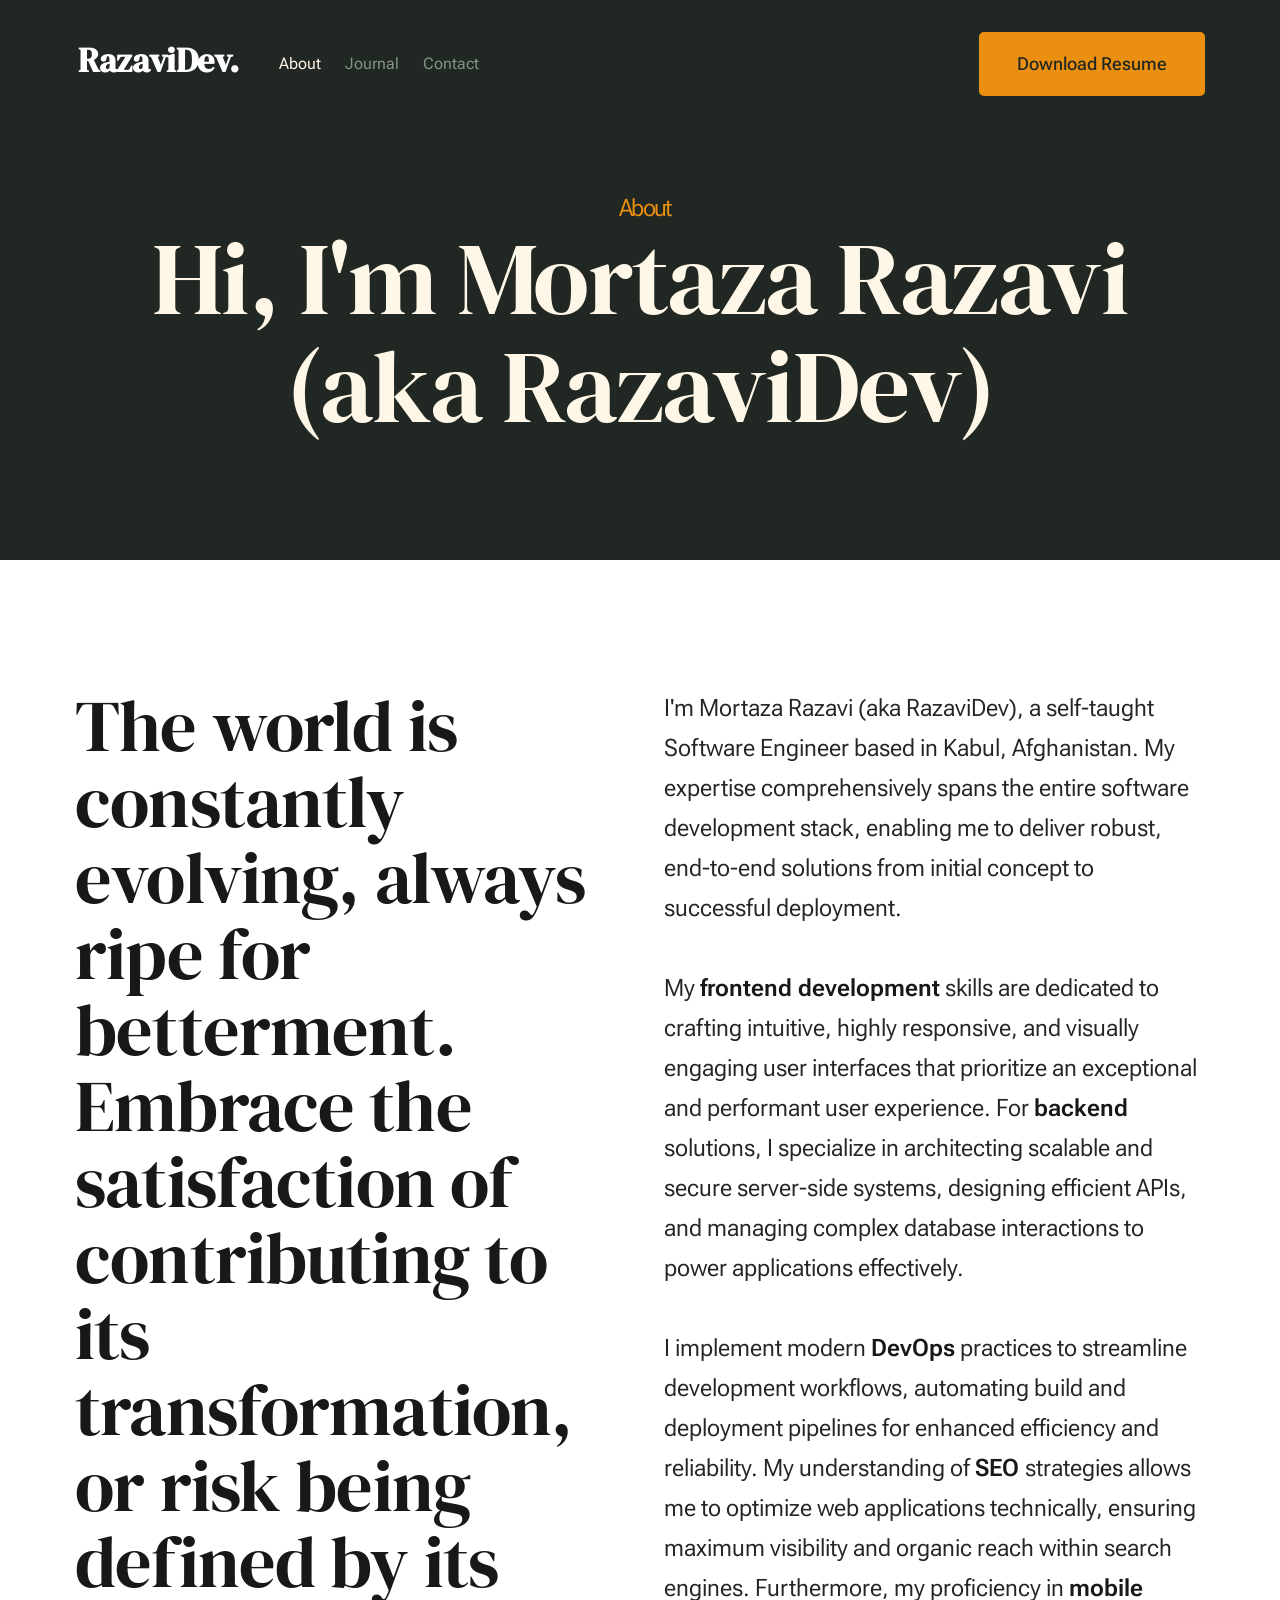
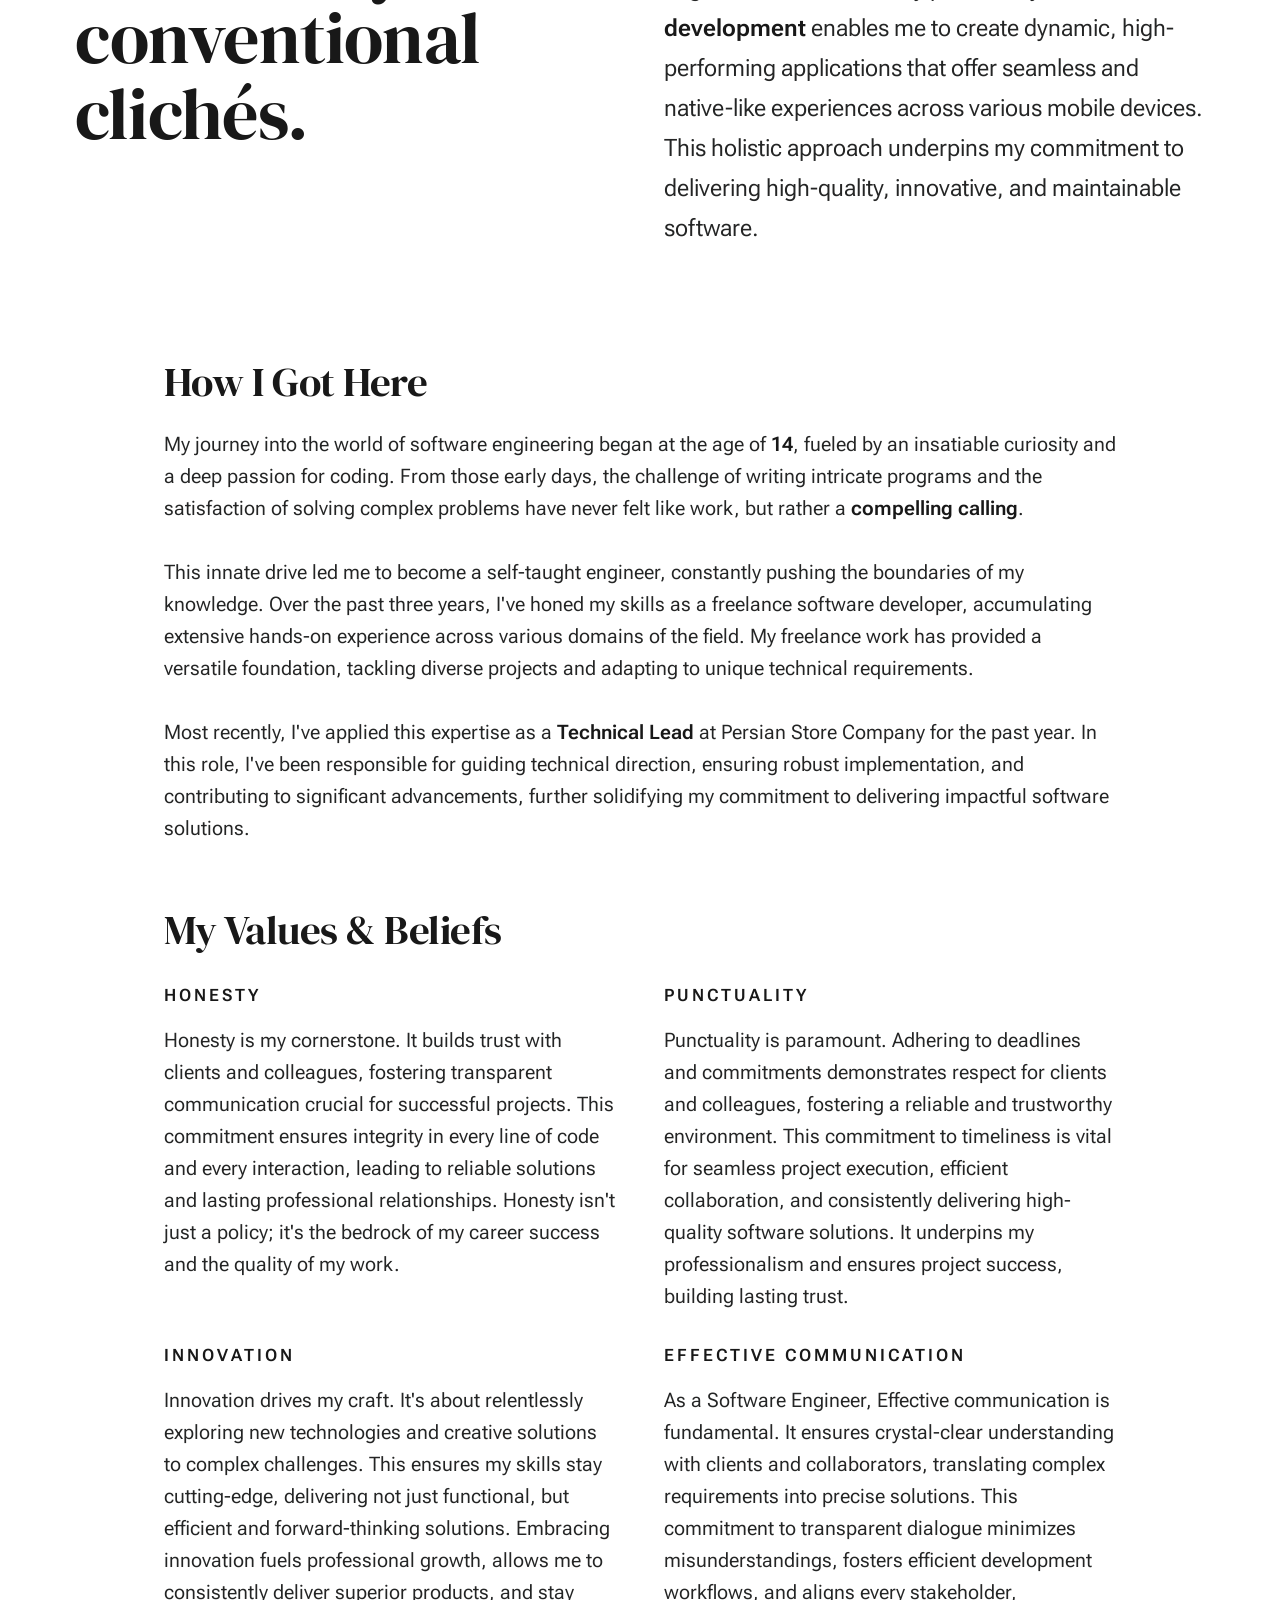
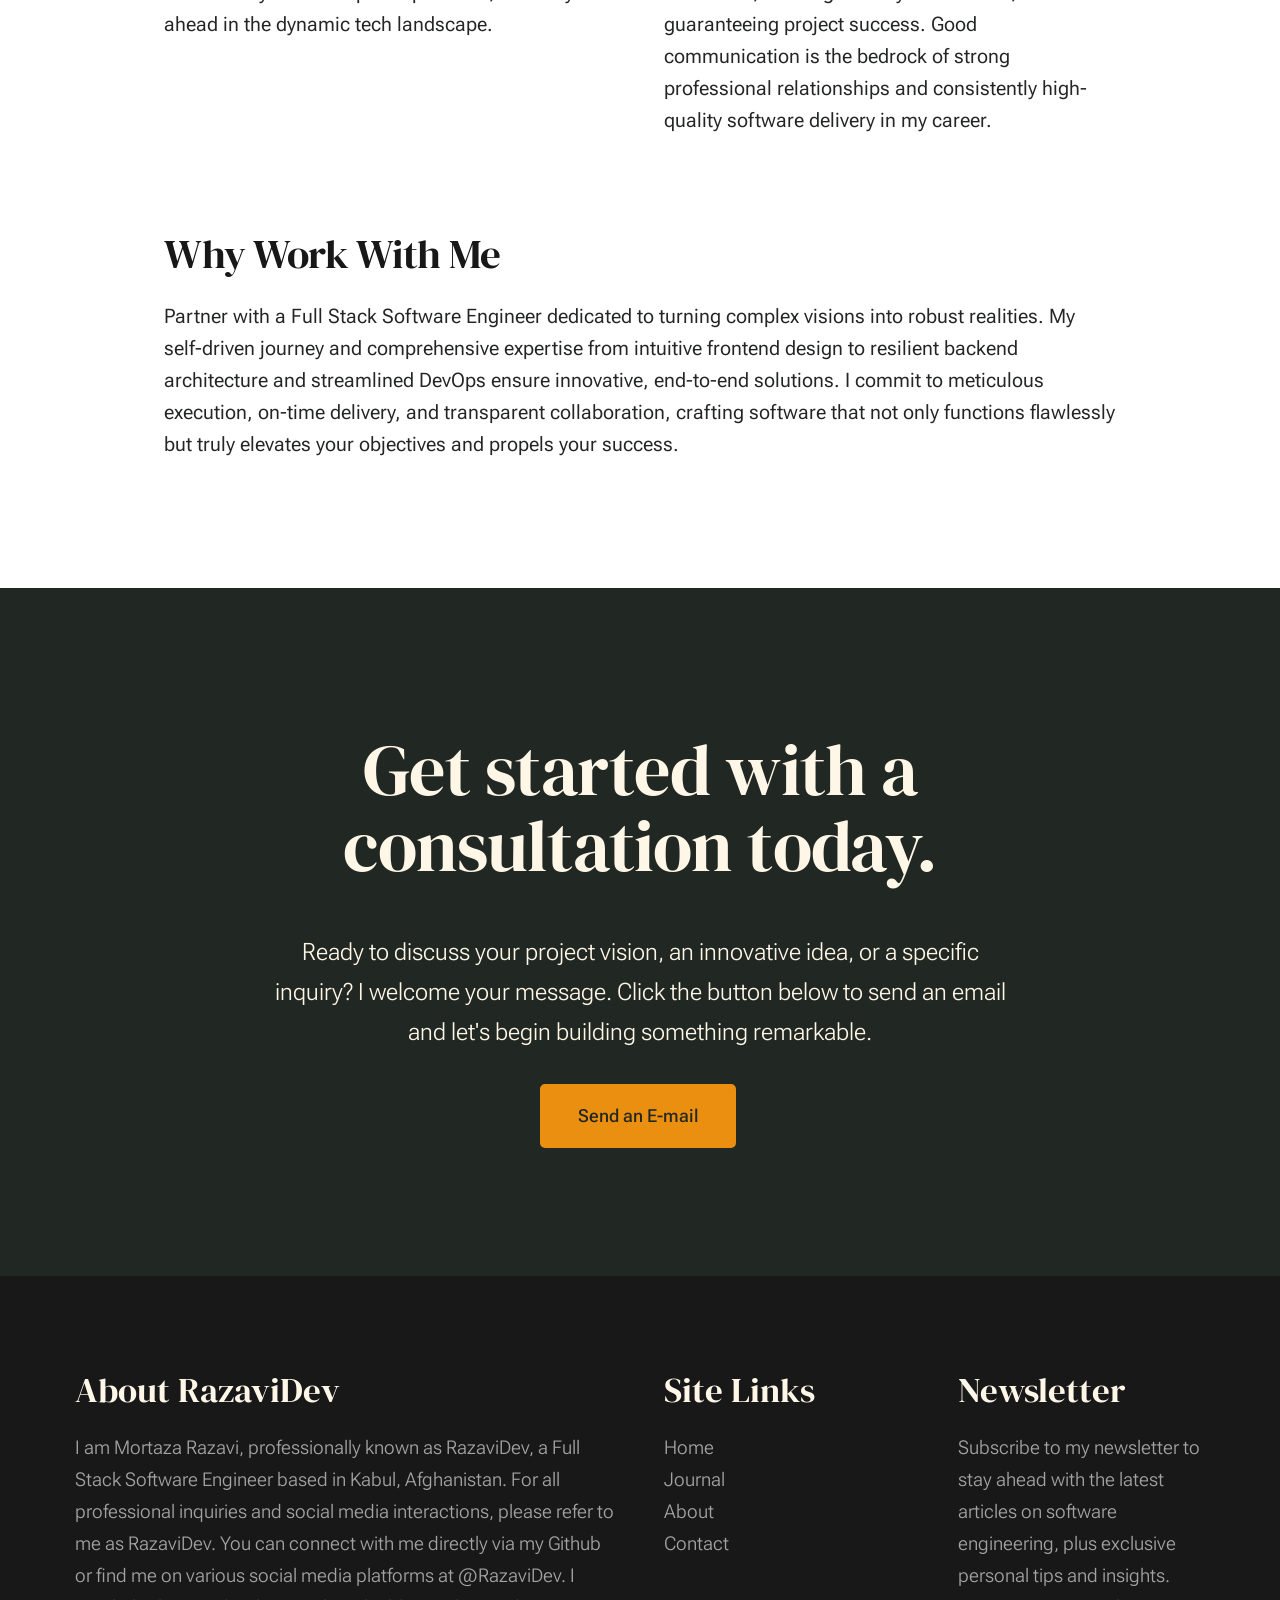
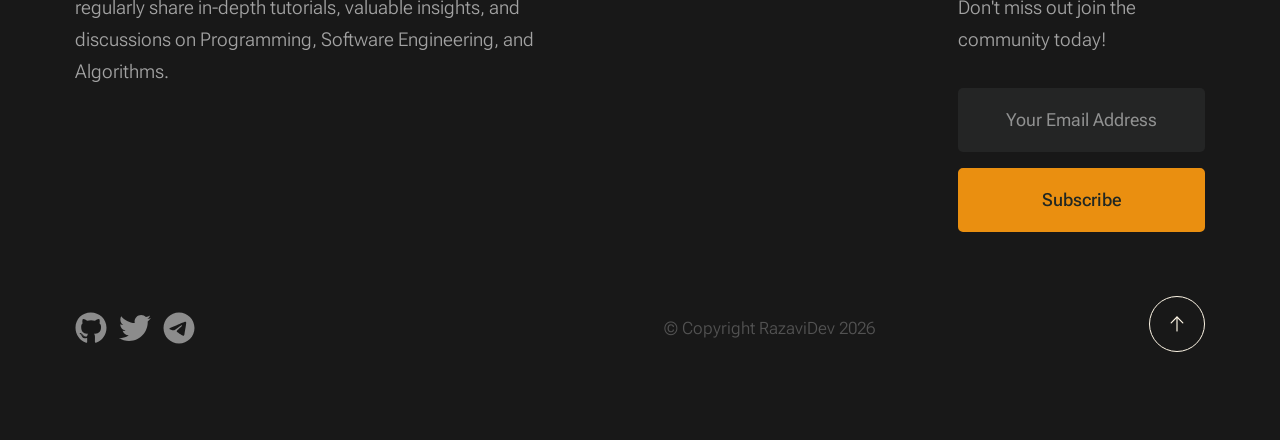
==== commit 637f806d: "Add Resume" ====
--- a/about.html
+++ b/about.html
@@ -7,7 +7,37 @@
     ================================================== -->
     <meta charset="utf-8">
     <meta name="viewport" content="width=device-width, initial-scale=1">
-    <title>RazaviDev | About</title>
+    <title>About RazaviDev | Full Stack Software Engineer &amp; Technical Lead</title>
+
+    <!-- SEO / discoverability
+    ================================================== -->
+    <meta name="description" content="Meet Mortaza Razavi (aka RazaviDev), a self-taught Full Stack Software Engineer and Technical Lead from Kabul, Afghanistan, specialising in frontend, backend, DevOps, SEO and mobile development. See the full story, values and experience.">
+    <!-- meta keywords: Google no longer uses these, but Bing/Yandex and some AI agents still read them -->
+    <meta name="keywords" content="Mortaza Razavi, RazaviDev, about, full stack software engineer, technical lead, self-taught developer, frontend developer, backend developer, DevOps, SEO, mobile developer, Kabul Afghanistan software engineer">
+    <meta name="author" content="Mortaza Razavi (RazaviDev)">
+    <link rel="canonical" href="https://razavidev.github.io/about.html">
+    <meta name="robots" content="index, follow, max-snippet:-1, max-image-preview:large, max-video-preview:-1">
+
+    <!-- Open Graph (Facebook, LinkedIn, Discord, Slack, ...)
+    ================================================== -->
+    <meta property="og:type" content="profile">
+    <meta property="og:site_name" content="RazaviDev">
+    <meta property="og:title" content="About RazaviDev | Full Stack Software Engineer &amp; Technical Lead">
+    <meta property="og:description" content="Meet Mortaza Razavi (aka RazaviDev), a self-taught Full Stack Software Engineer and Technical Lead from Kabul, Afghanistan, specialising in frontend, backend, DevOps, SEO and mobile development. See the full story, values and experience.">
+    <meta property="og:url" content="https://razavidev.github.io/about.html">
+    <meta property="og:image" content="https://razavidev.github.io/images/thumbs/about/about-1200.jpg">
+    <meta property="og:image:width" content="1200">
+    <meta property="og:image:height" content="720">
+    <meta property="og:image:alt" content="About Mortaza Razavi (RazaviDev)">
+    <meta property="og:locale" content="en_US">
+
+    <!-- Twitter / X
+    ================================================== -->
+    <meta name="twitter:card" content="summary_large_image">
+    <meta name="twitter:title" content="About RazaviDev | Full Stack Software Engineer &amp; Technical Lead">
+    <meta name="twitter:description" content="Meet Mortaza Razavi (aka RazaviDev), a self-taught Full Stack Software Engineer and Technical Lead from Kabul, Afghanistan, specialising in frontend, backend, DevOps, SEO and mobile development. See the full story, values and experience.">
+    <meta name="twitter:image" content="https://razavidev.github.io/images/thumbs/about/about-1200.jpg">
+    <meta name="twitter:image:alt" content="About Mortaza Razavi (RazaviDev)">
 
     <script>
         document.documentElement.classList.remove('no-js');
@@ -78,7 +108,7 @@
                     </ul> <!-- s-header__menu-links -->
 
                     <div class="s-header__contact">
-                        <a href="contact.html" class="btn btn--primary s-header__contact-btn">Let's Work Together</a>
+                        <a href="Resume_Mortaza-Razavi.pdf" download class="btn btn--primary s-header__contact-btn">Download Resume</a>
                     </div> <!-- s-header__contact -->
 
                 </nav> <!-- end s-header__nav -->
@@ -375,7 +405,7 @@
                             your message. Click the button below to send an email and let's begin building something
                             remarkable.
                         </p>
-                        <a href="mailto:m.razavi.dev@gmail.com" class="btn btn--primary">Send an E-mail</a>
+                        <a href="mailto:mr.razavidev@gmail.com" class="btn btn--primary">Send an E-mail</a>
 
                     </div>
 
